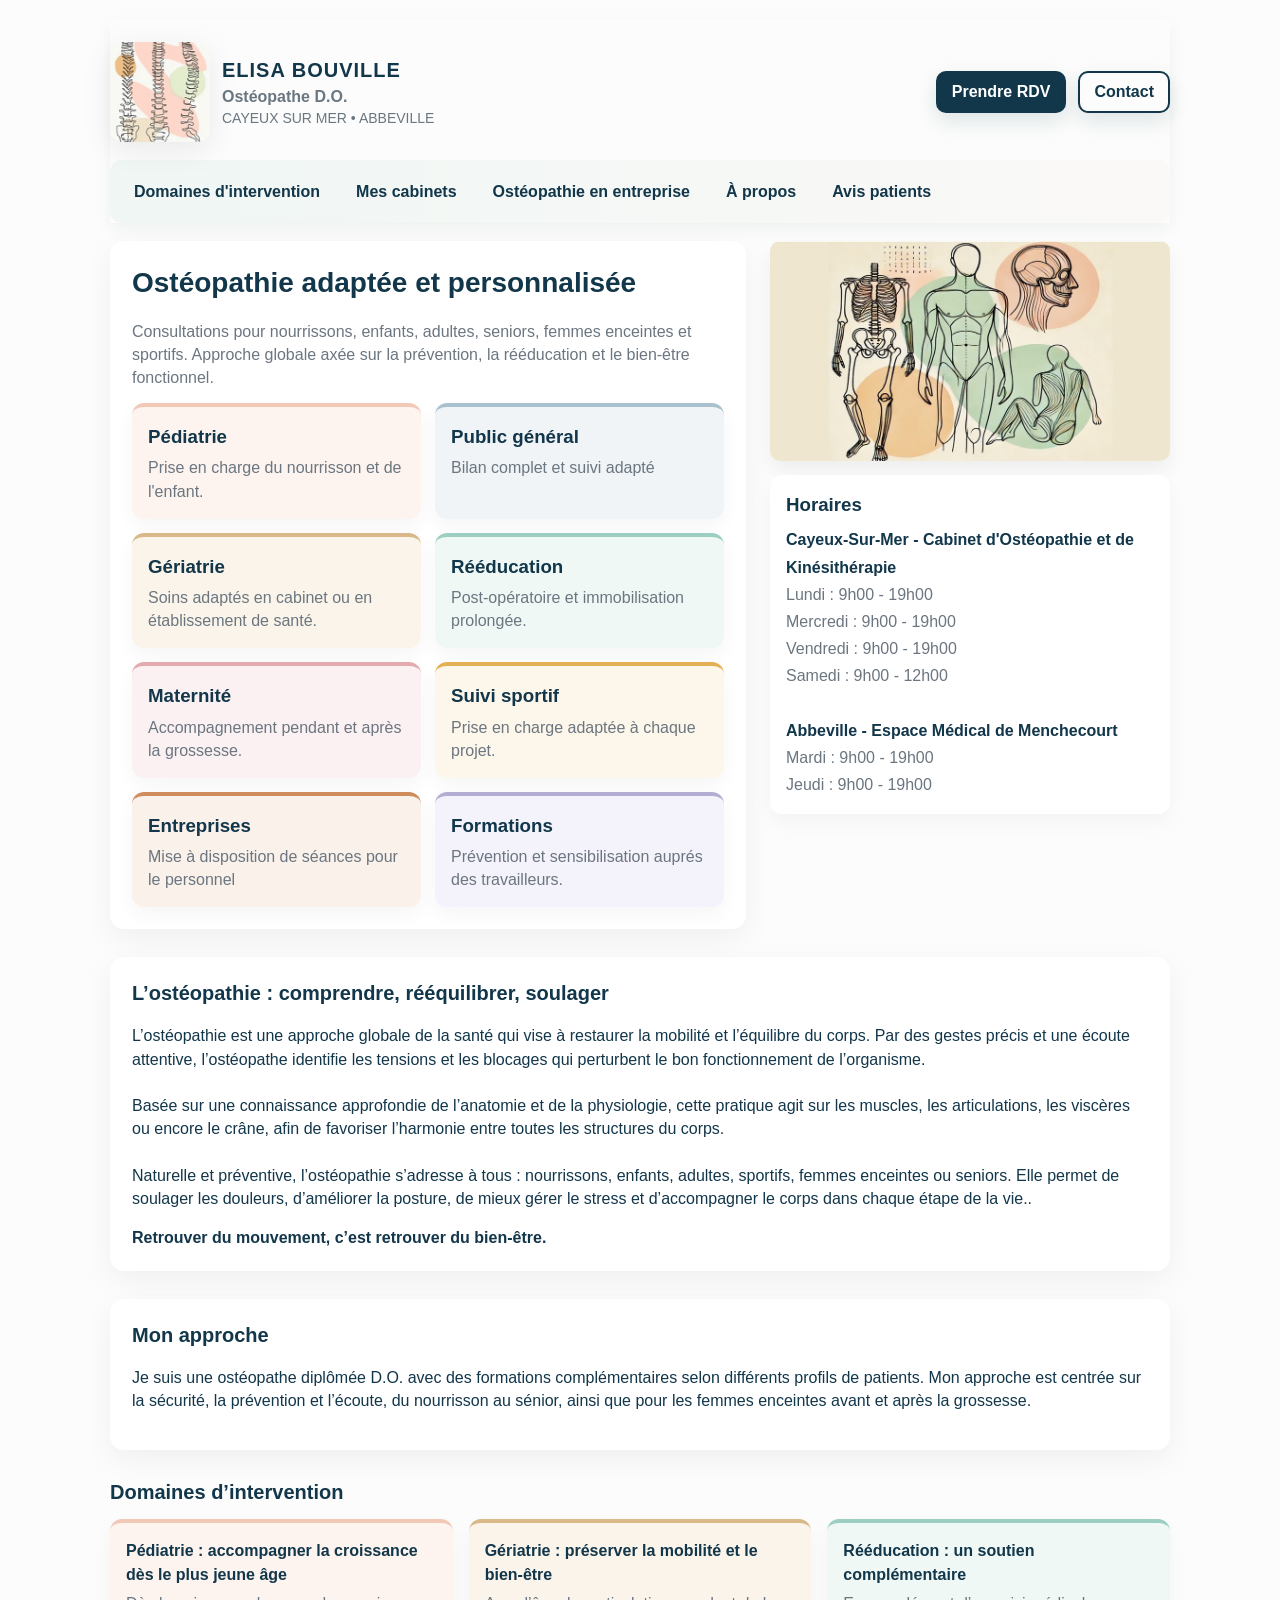
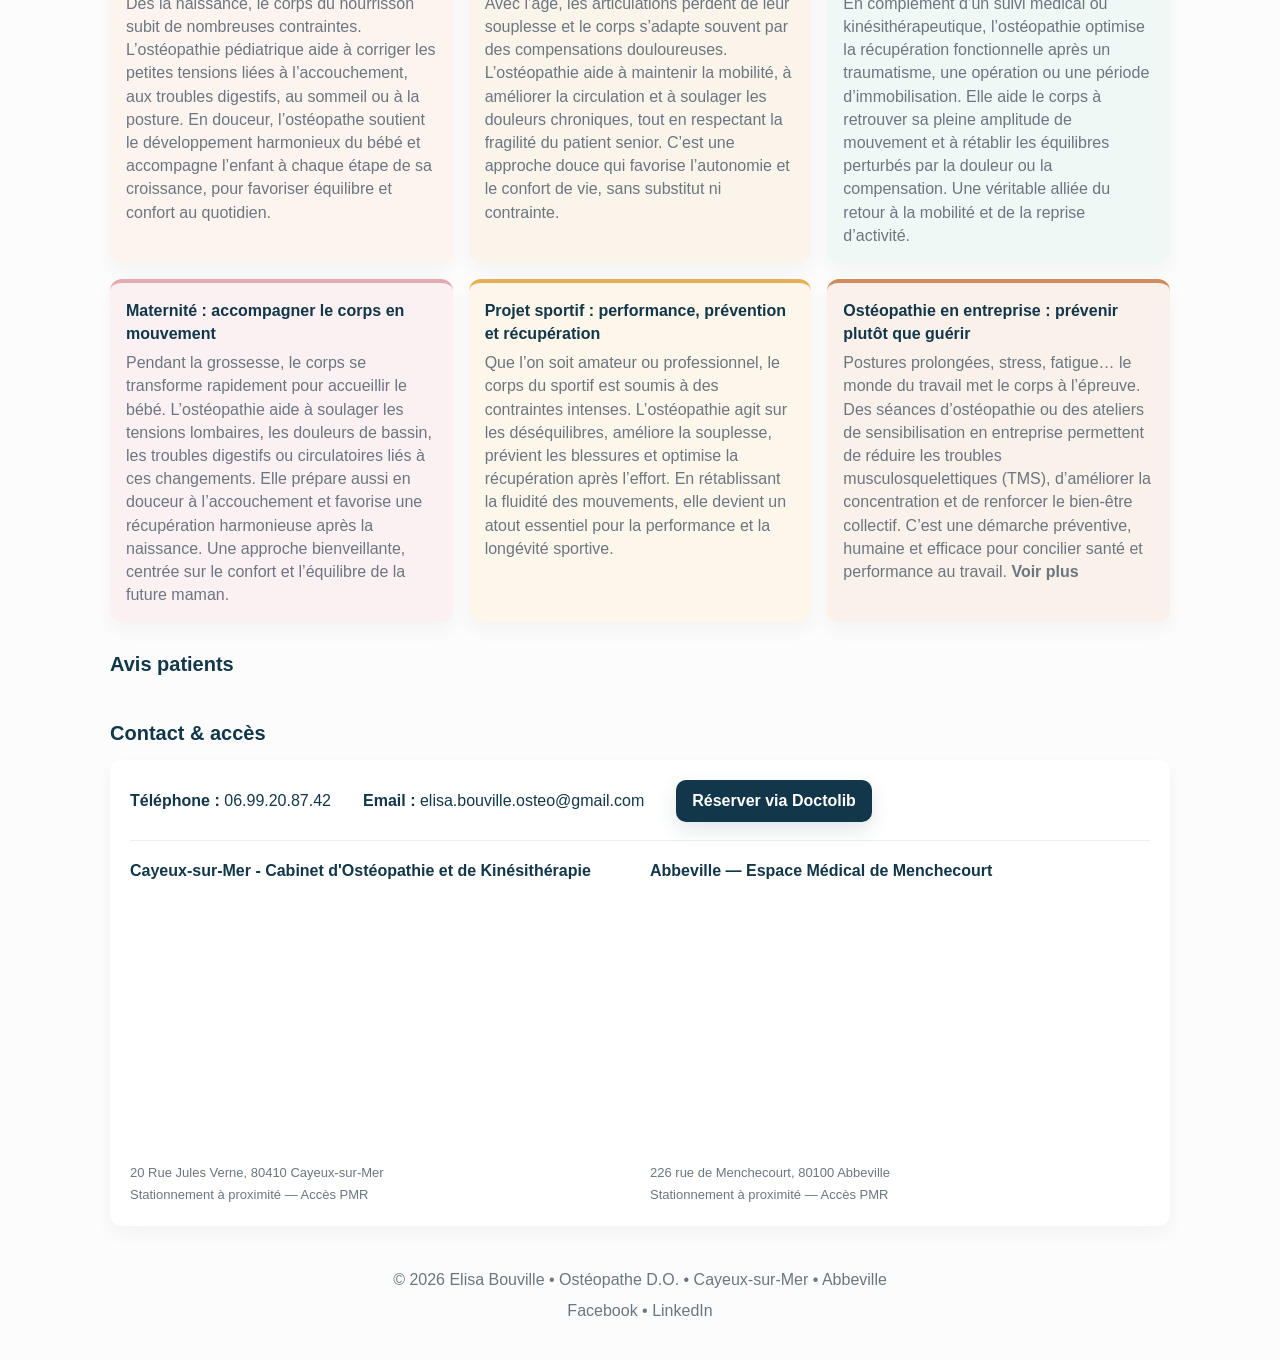
==== index.html @ 94ebebd7 "Corriger les résidus de sidebar à icônes et simplifier la nav de cabinets.html - Supprimer les blocs" ====
<!doctype html>
<html lang="fr">
<head>
<meta charset="utf-8" />
<meta name="viewport" content="width=device-width,initial-scale=1" />
<title>Elisa Bouville — Ostéopathe à Cayeux-sur-Mer</title>
<meta name="description" content="Ostéopathe D.O. à Cayeux-sur-Mer et Abbeville — pédiatrie, gériatrie, rééducation, femmes enceintes. Prendre RDV sur Doctolib." />
<meta http-equiv="Cache-Control" content="no-cache, no-store, must-revalidate" />
<meta http-equiv="Pragma" content="no-cache" />
<link rel="stylesheet" href="styles.css?v=3">
</head>

<body>
  <div class="container">
    <div class="site-header">
      <header>
        <div class="logo">
          <img src="image 1.jpg" alt="Logo Elisa Bouville" width="100" height="100">
          <div class="brand">
            <h1>ELISA BOUVILLE</h1>
            <h2>Ostéopathe D.O.</h2>
            <p>CAYEUX SUR MER • ABBEVILLE</p>
          </div>
        </div>
        <div class="cta">
          <a class="btn" href="https://www.doctolib.fr/osteopathe/cayeux-sur-mer/elisa-bouville" rel="noopener">Prendre RDV</a>
          <a class="btn secondary" href="#contact">Contact</a>
        </div>
      </header>

      <nav class="nav">
        <a href="#domains">Domaines d'intervention</a>
        <a href="cabinets.html">Mes cabinets</a>
        <a href="entreprise.html">Ostéopathie en entreprise</a>
        <a href="#about">À propos</a>
        <a href="#testimonials">Avis patients</a>
      </nav>
    </div>
<main>
      <section id="home" class="hero">
        <div class="hero-card">
          <h2>Ostéopathie adaptée et personnalisée</h2>
          <p class="lead">Consultations pour nourrissons, enfants, adultes, seniors, femmes enceintes et sportifs. Approche globale axée sur la prévention, la rééducation et le bien-être fonctionnel.</p>
          <div class="services">
            <a class="card card--pediatrie" href="#domaine-pediatrie"><h3>Pédiatrie</h3><p>Prise en charge du nourrisson et de l'enfant.</p></a>
            <div class="card card--general"><h3>Public général</h3><p> Bilan complet et suivi adapté</p></div>
            <a class="card card--geriatrie" href="#domaine-geriatrie"><h3>Gériatrie</h3><p>Soins adaptés en cabinet ou en établissement de santé.</p></a>
            <a class="card card--reeducation" href="#domaine-reeducation"><h3>Rééducation</h3><p>Post-opératoire et immobilisation prolongée.</p></a>
            <a class="card card--maternite" href="#domaine-maternite"><h3>Maternité</h3><p>Accompagnement pendant et après la grossesse.</p></a>
            <a class="card card--sport" href="#domaine-sport"><h3>Suivi sportif</h3><p>Prise en charge adaptée à chaque projet.</p></a>
            <a class="card card--entreprise" href="#domaine-entreprise"><h3>Entreprises</h3><p>Mise à disposition de séances pour le personnel</p></a>
            <div class="card card--formation"><h3>Formations</h3><p>Prévention et sensibilisation auprés des travailleurs.</p></div>
          </div>
        </div>

        <aside class="aside">
          <img src="image 5.jpg" alt="Illustration anatomique — ostéopathie" width="1000" height="465">
          <div class="aside-panel">
            <h3>Horaires</h3>
            <p class="muted">
              <strong>Cayeux-Sur-Mer - Cabinet d'Ostéopathie et de Kinésithérapie</strong><br>
              Lundi : 9h00 - 19h00<br>
              Mercredi : 9h00 - 19h00<br>
              Vendredi : 9h00 - 19h00<br>
              Samedi : 9h00 - 12h00<br><br>
              <strong>Abbeville - Espace Médical de Menchecourt</strong><br>
              Mardi : 9h00 - 19h00<br>
              Jeudi : 9h00 - 19h00
            </p>
          </div>
        </aside>
      </section>

      <section id="about" class="hero-card section">
        <h2 class="section-title">L’ostéopathie : comprendre, rééquilibrer, soulager</h2>
        <p class="muted">  L’ostéopathie est une approche globale de la santé qui vise à restaurer la mobilité et l’équilibre du corps. Par des gestes précis et une écoute attentive, l’ostéopathe identifie les tensions et les blocages qui perturbent le bon fonctionnement de l’organisme.
<br>
<br>  Basée sur une connaissance approfondie de l’anatomie et de la physiologie, cette pratique agit sur les muscles, les articulations, les viscères ou encore le crâne, afin de favoriser l’harmonie entre toutes les structures du corps.
<br>
<br>  Naturelle et préventive, l’ostéopathie s’adresse à tous : nourrissons, enfants, adultes, sportifs, femmes enceintes ou seniors. Elle permet de soulager les douleurs, d’améliorer la posture, de mieux gérer le stress et d’accompagner le corps dans chaque étape de la vie..</p>
        <strong>Retrouver du mouvement, c’est retrouver du bien-être.</strong>
      </section>

       <section id="approche" class="hero-card section">
        <h2 class="section-title">Mon approche</h2>
        <p class="muted">Je suis une ostéopathe diplômée D.O. avec des formations complémentaires selon différents profils de patients. Mon approche est centrée sur la sécurité, la prévention et l’écoute, du nourrisson au sénior, ainsi que pour les femmes enceintes avant et après la grossesse.</p>
      </section>

      <section id="domains" class="section">
        <h2 class="section-title">Domaines d’intervention</h2>
        <div class="info-grid">
          <div class="card card--pediatrie" id="domaine-pediatrie"><h4>Pédiatrie : accompagner la croissance dès le plus jeune âge</h4><p class="muted">Dès la naissance, le corps du nourrisson subit de nombreuses contraintes. L’ostéopathie pédiatrique aide à corriger les petites tensions liées à l’accouchement, aux troubles digestifs, au sommeil ou à la posture.
En douceur, l’ostéopathe soutient le développement harmonieux du bébé et accompagne l’enfant à chaque étape de sa croissance, pour favoriser équilibre et confort au quotidien.</p></div>
          <div class="card card--geriatrie" id="domaine-geriatrie"><h4>Gériatrie : préserver la mobilité et le bien-être</h4><p class="muted">Avec l’âge, les articulations perdent de leur souplesse et le corps s’adapte souvent par des compensations douloureuses.
L’ostéopathie aide à maintenir la mobilité, à améliorer la circulation et à soulager les douleurs chroniques, tout en respectant la fragilité du patient senior.
C’est une approche douce qui favorise l’autonomie et le confort de vie, sans substitut ni contrainte.</p></div>
          <div class="card card--reeducation" id="domaine-reeducation"><h4>Rééducation : un soutien complémentaire</h4><p class="muted">En complément d’un suivi médical ou kinésithérapeutique, l’ostéopathie optimise la récupération fonctionnelle après un traumatisme, une opération ou une période d’immobilisation.
Elle aide le corps à retrouver sa pleine amplitude de mouvement et à rétablir les équilibres perturbés par la douleur ou la compensation.
Une véritable alliée du retour à la mobilité et de la reprise d’activité.</p></div>
          <div class="card card--maternite" id="domaine-maternite"><h4>Maternité : accompagner le corps en mouvement</h4><p class="muted">Pendant la grossesse, le corps se transforme rapidement pour accueillir le bébé. L’ostéopathie aide à soulager les tensions lombaires, les douleurs de bassin, les troubles digestifs ou circulatoires liés à ces changements.
Elle prépare aussi en douceur à l’accouchement et favorise une récupération harmonieuse après la naissance.
Une approche bienveillante, centrée sur le confort et l’équilibre de la future maman.</p></div>
          <div class="card card--sport" id="domaine-sport"><h4>Projet sportif : performance, prévention et récupération</h4><p class="muted">Que l’on soit amateur ou professionnel, le corps du sportif est soumis à des contraintes intenses.
L’ostéopathie agit sur les déséquilibres, améliore la souplesse, prévient les blessures et optimise la récupération après l’effort.
En rétablissant la fluidité des mouvements, elle devient un atout essentiel pour la performance et la longévité sportive.</p></div>
          <div class="card card--entreprise" id="domaine-entreprise"><h4>Ostéopathie en entreprise : prévenir plutôt que guérir</h4><p class="muted">Postures prolongées, stress, fatigue… le monde du travail met le corps à l’épreuve.
Des séances d’ostéopathie ou des ateliers de sensibilisation en entreprise permettent de réduire les troubles musculosquelettiques (TMS), d’améliorer la concentration et de renforcer le bien-être collectif.
C’est une démarche préventive, humaine et efficace pour concilier santé et performance au travail. <a href="entreprise.html"><strong>Voir plus</strong></a></p></div>
        </div>
      </section>

      <section id="testimonials" class="section">
        <h2 class="section-title">Avis patients</h2>
        <div class="testimonials">
          <!-- Widget Google Reviews -->
          <div class="elfsight-app-111ccfb9-f780-4560-b1f1-d45052e49786" data-elfsight-app-lazy></div>
          <script src="https://static.elfsight.com/platform/platform.js" async></script>
        </div>
      </section>

<section id="contact" class="section">
  <h2 class="section-title">Contact & accès</h2>

  <div class="contact-card">
    <div class="contact-row">
      <p><strong>Téléphone :</strong> <a href="tel:+33699208742">06.99.20.87.42</a></p>
      <p><strong>Email :</strong> <a href="mailto:elisa.bouville.osteo@gmail.com">elisa.bouville.osteo@gmail.com</a></p>
      <a class="btn" href="https://www.doctolib.fr/osteopathe/cayeux-sur-mer/elisa-bouville"
         target="_blank" rel="noopener">Réserver via Doctolib</a>
    </div>

    <div class="maps-row">
      <div class="map-block">
        <strong>Cayeux-sur-Mer - Cabinet d'Ostéopathie et de Kinésithérapie</strong>
        <iframe
          src="https://www.google.com/maps?q=20+Rue+Jules+Verne+Cayeux-sur-Mer&output=embed"
          title="Localisation du cabinet de Cayeux-sur-Mer">
        </iframe>
        <p class="map-note">
          20 Rue Jules Verne, 80410 Cayeux-sur-Mer<br>
          Stationnement à proximité — Accès PMR
        </p>
      </div>

      <div class="map-block">
        <strong>Abbeville — Espace Médical de Menchecourt</strong>
        <iframe
          src="https://www.google.com/maps?q=226+Rue+de+Menchecourt+80100+Abbeville&output=embed"
          title="Localisation du cabinet d'Abbeville">
        </iframe>
        <p class="map-note">
          226 rue de Menchecourt, 80100 Abbeville<br>
          Stationnement à proximité — Accès PMR
        </p>
      </div>
    </div>
  </div>
</section>
  </main>

    <footer>
      <div>© <span id="year"></span> Elisa Bouville • Ostéopathe D.O. • Cayeux-sur-Mer • Abbeville</div>
      <div class="social">
        <a href="https://www.facebook.com/profile.php?id=100090798352717" target="_blank" rel="noopener">Facebook</a> •
        <a href="https://www.linkedin.com/in/elisa-bouville-562970164/" target="_blank" rel="noopener">LinkedIn</a>
      </div>
    </footer>

  </div>

<script>document.getElementById('year').textContent = new Date().getFullYear();</script>
<script>
  // Si la page est restaurée depuis le cache de navigation (bouton
  // précédent/suivant), on force un rechargement pour ne jamais afficher
  // une version obsolète du site.
  window.addEventListener('pageshow', function (event) {
    if (event.persisted) window.location.reload();
  });
</script>
</body>
</html>
---- styles.css ----
:root{
  --bg:#fbfcfb; --navy:#12364a; --muted:#6b7680; --accent:#9ccfc2; --coral:#f2c8b6; --card-radius:14px;
  font-family: -apple-system, BlinkMacSystemFont, 'Segoe UI', Roboto, 'Helvetica Neue', Arial;
}
html{scroll-behavior:smooth}
*{box-sizing:border-box}
body{margin:0;background:var(--bg);color:var(--navy);line-height:1.45}
.container{max-width:1100px;margin:0 auto;padding:20px}
a{text-decoration:none;color:inherit}
a[href^="tel:"], a[href^="mailto:"]{color:inherit;text-decoration:none}

/* HEADER */
header{
  display:flex;
  align-items:center;
  justify-content:space-between;
  padding:18px 0;
  flex-wrap:wrap;
  gap:12px;
}
.logo{display:flex;align-items:center;gap:12px}
.logo img{width:100px;height:100px;object-fit:cover;border-radius:12px;box-shadow:0 8px 30px rgba(0,0,0,0.08)}
.brand h1{margin:0;font-size:20px;letter-spacing:1px}
.brand h2{margin:0;font-size:16px;color:var(--muted);font-weight:600}
.brand p{margin:0;color:var(--muted);font-size:14px}

/* CTA BUTTONS */
.cta{
  display:flex;
  gap:12px;
  flex-wrap:wrap;
  justify-content:flex-end;
}
.btn{
  background:var(--navy);
  color:#fff;
  padding:11px 16px;
  border-radius:10px;
  text-decoration:none;
  font-weight:700;
  box-shadow:0 8px 20px rgba(18,54,74,0.12);
  display:inline-flex;
  align-items:center;
  justify-content:center;
  gap:8px;
  text-align:center;
  line-height:1.2;
  transition:transform .2s ease, box-shadow .2s ease;
}
.btn:hover{transform:translateY(-2px);box-shadow:0 12px 26px rgba(18,54,74,0.18)}
.btn.secondary{
  background:transparent;
  color:var(--navy);
  border:2px solid var(--navy);
  padding:9px 14px;
}

/* EN-TÊTE COLLANT : logo + CTA + bandeau de navigation restent visibles
   durant tout le défilement de la page. */
.site-header{
  position:sticky;
  top:0;
  z-index:500;
  background:var(--bg);
  padding-top:4px;
  box-shadow:0 6px 16px rgba(18,54,74,0.05);
}

/* NAVIGATION */
.nav{
  background:linear-gradient(90deg, rgba(156,207,194,0.12), rgba(242,200,182,0.06));
  padding:12px;
  border-radius:12px;
  margin-bottom:18px;
  display:flex;
  gap:12px;
  flex-wrap:wrap;
}
.nav a{
  color:var(--navy);
  text-decoration:none;
  padding:8px 12px;
  border-radius:8px;
  font-weight:600;
}

/* RYTHME VERTICAL COMMUN */
.section{margin-top:28px;scroll-margin-top:20px}

/* HERO SECTION (index.html) */
.hero{
  display:grid;
  grid-template-columns:1fr 400px;
  gap:24px;
  align-items:start;
  margin-bottom:0;
}
/* le panneau latéral suit la lecture : plus d'espace vide sous les horaires */
@media(min-width:981px){
  .hero .aside{position:sticky;top:24px}
}
.hero-card{
  background:#fff;
  padding:22px;
  border-radius:var(--card-radius);
  box-shadow:0 10px 30px rgba(10,20,25,0.05);
}
.hero h2{margin:0 0 10px;font-size:28px}
.lead{color:var(--muted);margin-bottom:12px}
.services{
  display:grid;
  grid-template-columns:repeat(auto-fit,minmax(240px,1fr));
  gap:14px;
  margin-top:14px;
}
.card{
  display:block;
  background:#fff;
  padding:16px;
  border-radius:12px;
  box-shadow:0 8px 20px rgba(10,20,25,0.04);
  border-top:4px solid transparent;
  scroll-margin-top:20px;
}
.card h3, .card h4{margin:0 0 6px}
.card p{margin:0;color:var(--muted)}

/* Cartes cliquables (services) renvoyant vers leur thème dans "Domaines
   d'intervention" : léger effet de survol pour signaler l'interactivité */
a.card{
  transition:transform .2s ease, box-shadow .2s ease;
}
a.card:hover{
  transform:translateY(-3px);
  box-shadow:0 12px 26px rgba(10,20,25,0.1);
}

/* Couleurs par thématique, inspirées de la palette des illustrations
   (corail, sauge, moutarde, terre cuite...) — reprises à l'identique
   entre les cartes "services" et les cartes "Domaines d'intervention"
   qui traitent du même sujet. Liseré en couleur pleine, fond teinté en
   version claire de la même couleur. */
.card--pediatrie{border-top-color:#f2c8b6;background:#fdf4ef}
.card--general{border-top-color:#a9c1cf;background:#f0f4f7}
.card--geriatrie{border-top-color:#d9b98a;background:#faf4ea}
.card--reeducation{border-top-color:#9ccfc2;background:#eff8f5}
.card--maternite{border-top-color:#e3aab0;background:#fcf1f2}
.card--sport{border-top-color:#e3b053;background:#fdf6ea}
.card--entreprise{border-top-color:#cf8c5c;background:#faf1ea}
.card--formation{border-top-color:#b3aed1;background:#f4f2fa}
.aside img{
  width:100%;
  max-height:220px;
  object-fit:cover;
  border-radius:10px;
  box-shadow:0 10px 20px rgba(10,20,25,0.06);
  display:block;
  margin:0 auto;
}
.aside-panel{
  margin-top:14px;
  background:#fff;
  padding:16px;
  border-radius:12px;
  box-shadow:0 8px 20px rgba(10,20,25,0.04);
}
.aside-panel h3{margin:0 0 8px}
.aside-panel p{margin:0;color:var(--muted);line-height:1.7}
.aside-panel strong{color:var(--navy)}

/* CONTACT & INFOS */
.section-title{font-size:20px;color:var(--navy);margin:0 0 12px}
.info-grid{display:grid;grid-template-columns:repeat(auto-fit,minmax(320px,1fr));gap:16px;margin-top:0}
.contact-card{padding:20px;border-radius:12px;background:#fff;box-shadow:0 8px 20px rgba(10,20,25,0.04)}
.testimonials{display:grid;gap:10px}
.testimonial{background:#fff;padding:20px;border-radius:12px;box-shadow:0 8px 20px rgba(10,20,25,0.04)}
.testimonial p{margin:0 0 14px}

/* Bandeau coordonnées, au-dessus des plans d'accès (bloc unique) */
.contact-row{
  display:flex;
  flex-wrap:wrap;
  align-items:center;
  gap:12px 32px;
  padding-bottom:18px;
  margin-bottom:18px;
  border-bottom:1px solid rgba(18,54,74,0.08);
}
.contact-row p{margin:0}

/* subgrid : titre / plan / adresse restent alignés même si un nom de cabinet
   passe sur deux lignes */
.maps-row{display:grid;grid-template-columns:repeat(auto-fit,minmax(280px,1fr));grid-template-rows:auto auto auto;gap:20px}
.map-block{display:grid;grid-template-rows:subgrid;grid-row:span 3}
.map-block iframe{width:100%;height:220px;border:0;margin-top:10px;border-radius:10px;display:block}
.map-note{margin:10px 0 0;color:var(--muted);font-size:13px;line-height:1.7}

footer{margin-top:24px;padding:18px;text-align:center;color:var(--muted)}
footer .social{margin-top:8px}

/* ENTREPRISE.HTML COMPONENTS */
.block{
  background:#fff;
  padding:20px;
  border-radius:var(--card-radius);
  box-shadow:0 6px 20px rgba(0,0,0,0.05);
  margin-bottom:15px;
  display:flex;
  flex-direction:column;
  justify-content:space-between;
}
.row-equal{
  display:flex;
  flex-direction:row;
  gap:20px;
  margin-bottom:15px;
  align-items:stretch;
}
.row-equal .content{flex:1;display:flex;flex-direction:column}
.row-equal img{
  width:350px;
  height:auto;
  align-self:stretch;
  object-fit:cover;
  border-radius:12px;
  box-shadow:0 8px 20px rgba(0,0,0,0.08);
  background-color:#f9f9f9;
}
.contact-grid{
  display:flex;
  flex-direction:row;
  gap:20px;
  margin-bottom:15px;
  align-items:stretch;
}
.contact-grid .content{flex:1}
.contact-grid img{
  width:350px;
  height:auto;
  align-self:stretch;
  border-radius:12px;
  box-shadow:0 8px 20px rgba(0,0,0,0.08);
  object-fit:cover;
  background-color:#f9f9f9;
}

/* ACCESSIBILITÉ */
.nav a:focus-visible,
.btn:focus-visible{outline:2px solid var(--accent);outline-offset:3px}
@media(prefers-reduced-motion:reduce){
  *{transition:none!important}
  html{scroll-behavior:auto}
}

/* RESPONSIVE DESIGN */
@media(max-width:980px){
  /* L'image devient un fond du hero, mais les horaires restent dans le flux
     (sinon le panneau se retrouve derrière la carte et devient illisible). */
  .hero{
    grid-template-columns:1fr;
    display:flex;
    flex-direction:column;
    /* sans cela, `align-items:start` hérité laisse le panneau horaires
       à la largeur de son contenu et crée un vide sur la droite */
    align-items:stretch;
    position:relative;
    gap:0;
    isolation:isolate;
  }
  .hero .hero-card{
    position:relative;
    z-index:2;
    background:rgba(255,255,255,0.96);
    padding:26px;
    border-radius:var(--card-radius);
  }
  .hero .aside{
    position:static;
    z-index:2;
  }
  .hero .aside img{
    position:absolute;
    inset:0;
    width:100%;
    height:100%;
    max-height:none;
    object-fit:cover;
    opacity:0.16;
    border-radius:var(--card-radius);
    box-shadow:none;
    z-index:0;
  }
  .hero .aside-panel{
    position:relative;
    z-index:2;
    background:rgba(255,255,255,0.94);
  }
  .info-grid{grid-template-columns:1fr}
}
@media(max-width:900px){
  .row-equal, .contact-grid{flex-direction:column}
  .row-equal img, .contact-grid img{width:100%;height:auto}
}
@media(max-width:680px){
  .container{padding:16px}
  .cta{justify-content:center;width:100%}
  .cta .btn{flex:1;min-width:150px}
  .logo{flex-direction:column;align-items:center;text-align:center}
  header{justify-content:center}
  .brand h1, .brand h2, .brand p{text-align:center}
}
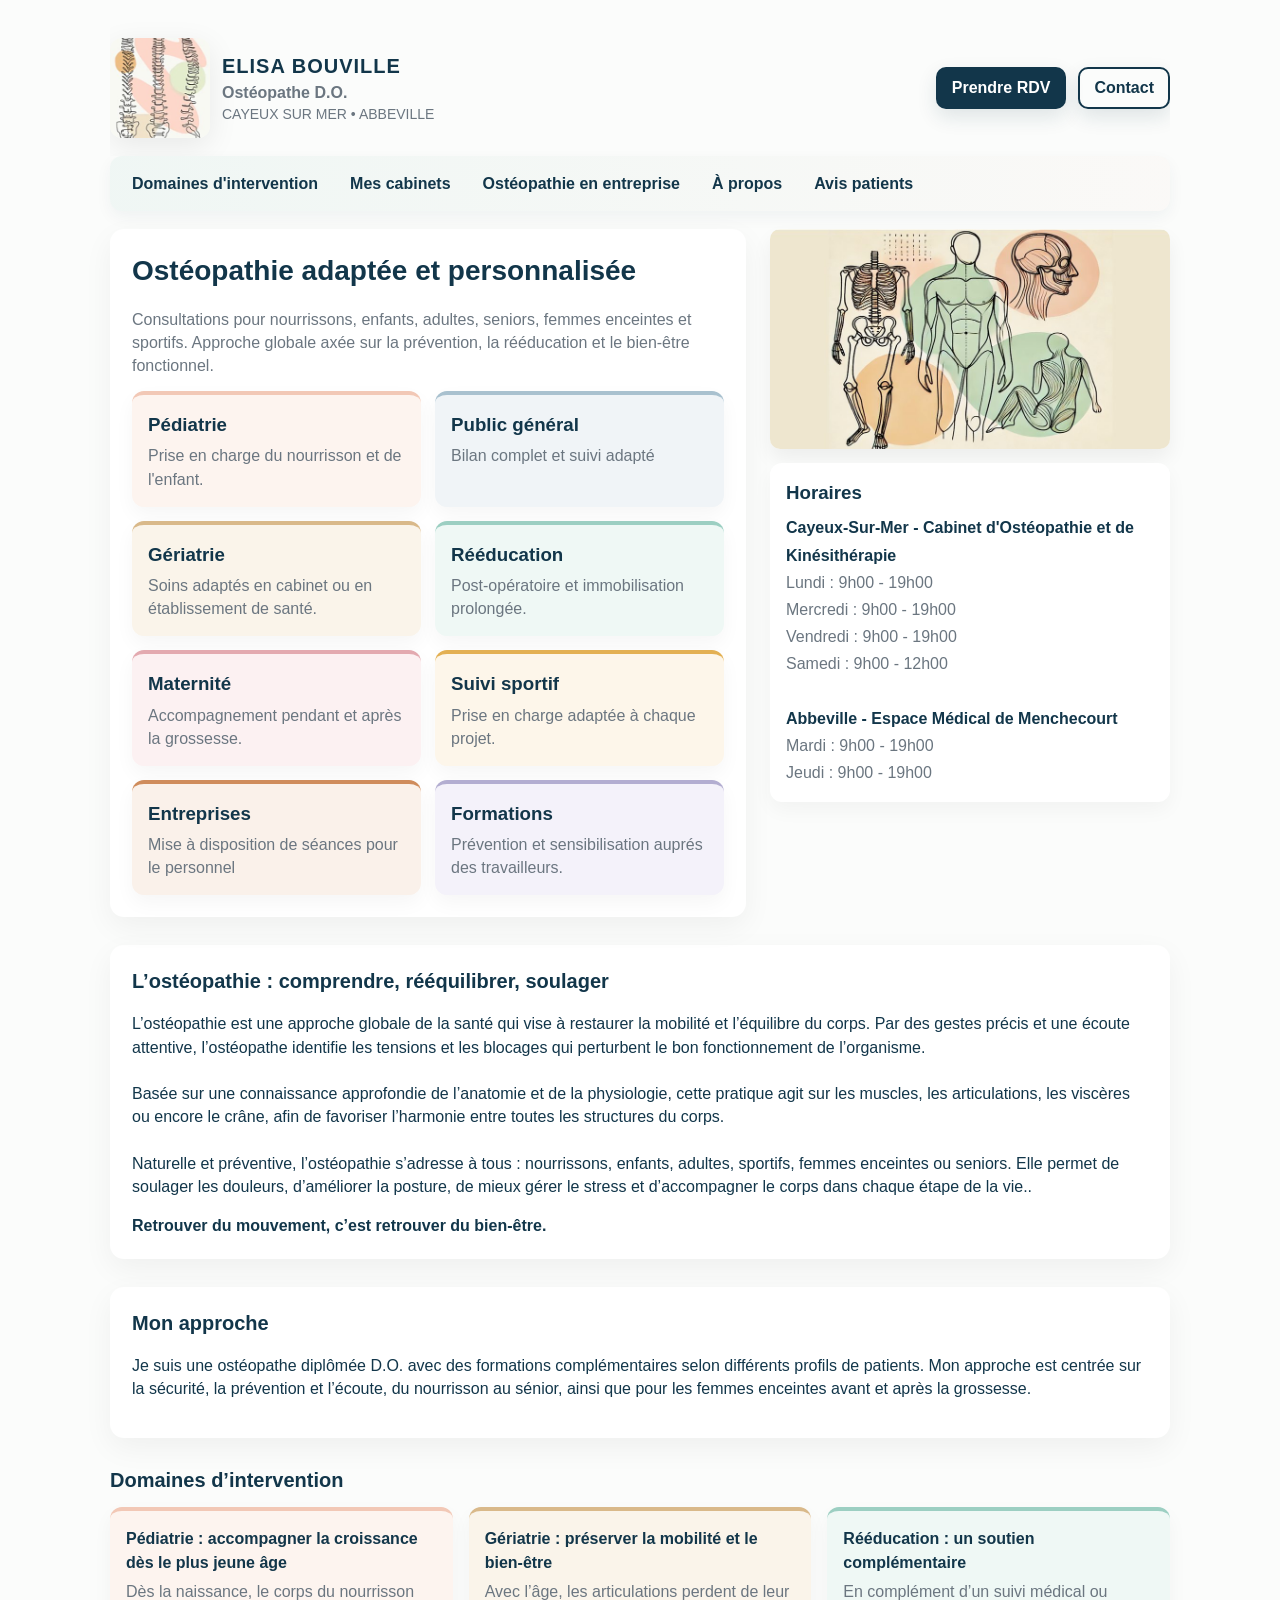
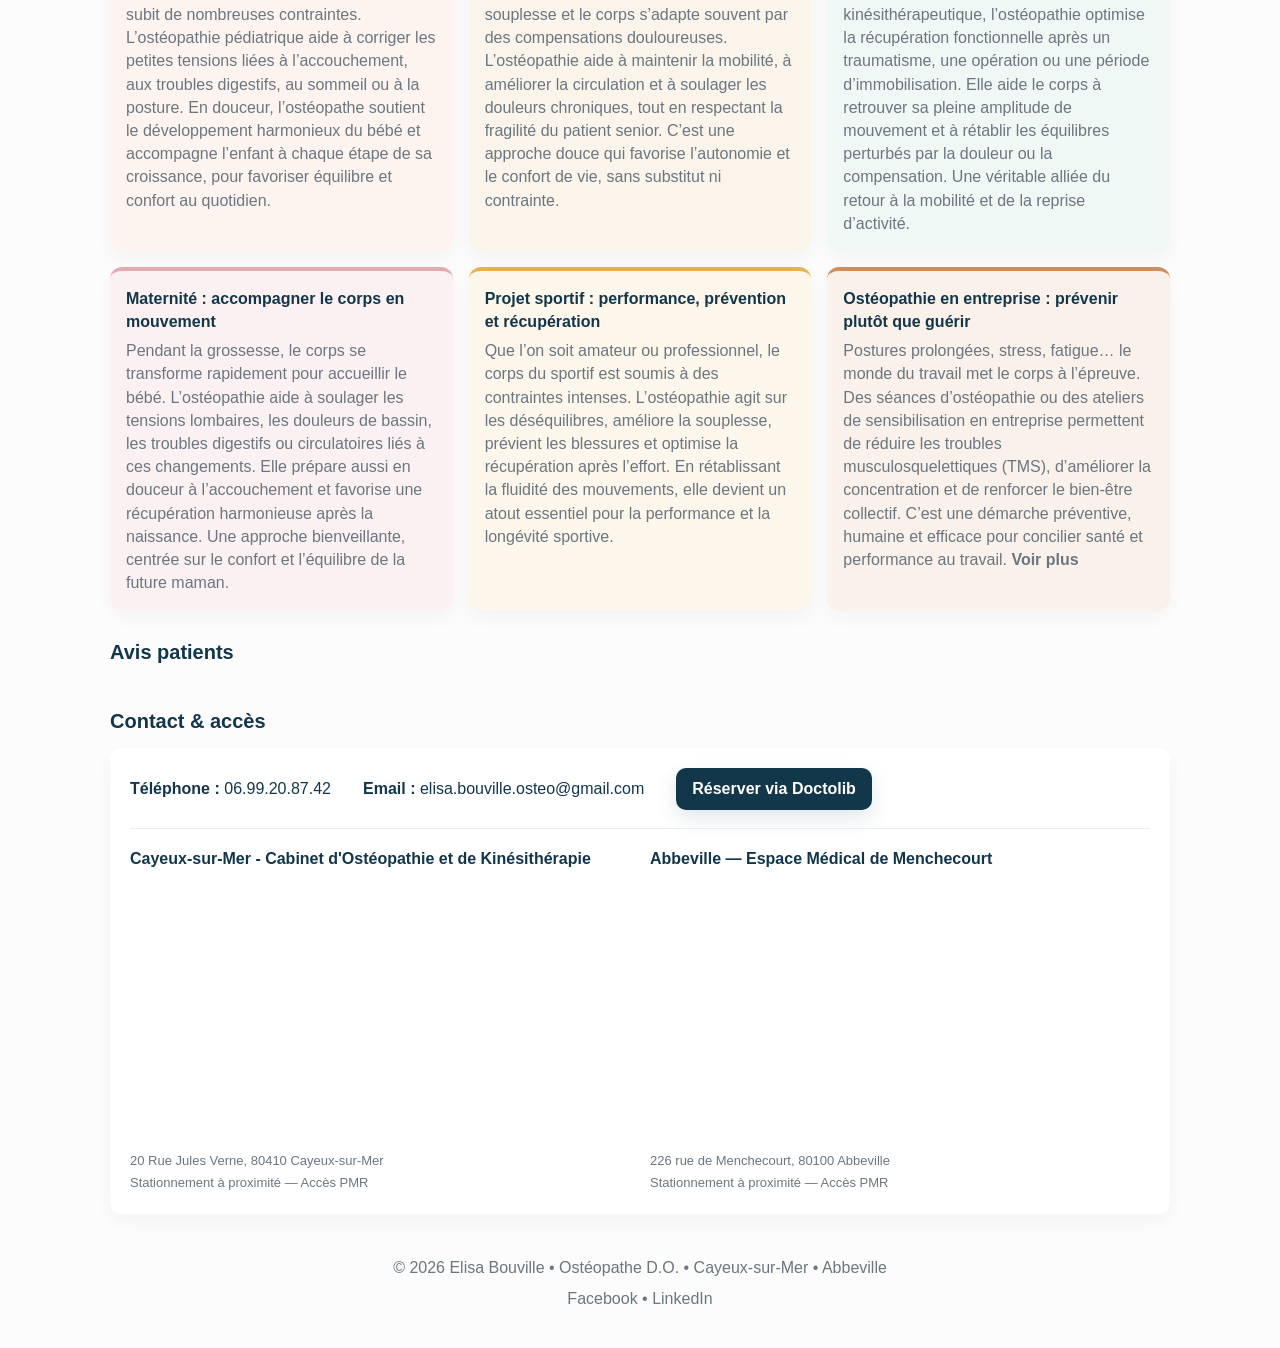
==== commit b2123e0d: "Masquer l'en-tête au défilement et compacter le bandeau de navigation Seul le bandeau (.nav) reste v" ====
--- a/index.html
+++ b/index.html
@@ -28,14 +28,15 @@
         </div>
       </header>
 
-      <nav class="nav">
-        <a href="#domains">Domaines d'intervention</a>
-        <a href="cabinets.html">Mes cabinets</a>
-        <a href="entreprise.html">Ostéopathie en entreprise</a>
-        <a href="#about">À propos</a>
-        <a href="#testimonials">Avis patients</a>
-      </nav>
     </div>
+
+    <nav class="nav">
+      <a href="#domains">Domaines d'intervention</a>
+      <a href="cabinets.html">Mes cabinets</a>
+      <a href="entreprise.html">Ostéopathie en entreprise</a>
+      <a href="#about">À propos</a>
+      <a href="#testimonials">Avis patients</a>
+    </nav>
 <main>
       <section id="home" class="hero">
         <div class="hero-card">
@@ -177,5 +178,19 @@
     if (event.persisted) window.location.reload();
   });
 </script>
+<script>
+  // Masque l'en-tête (logo + CTA) dès que la page défile, pour ne laisser
+  // visible que le bandeau de navigation collant.
+  (function () {
+    var header = document.querySelector('.site-header');
+    if (!header) return;
+    var threshold = 40;
+    function onScroll() {
+      header.classList.toggle('scrolled', window.scrollY > threshold);
+    }
+    window.addEventListener('scroll', onScroll, { passive: true });
+    onScroll();
+  })();
+</script>
 </body>
 </html>
--- a/styles.css
+++ b/styles.css
@@ -55,26 +55,44 @@
   padding:9px 14px;
 }
 
-/* EN-TÊTE COLLANT : logo + CTA + bandeau de navigation restent visibles
-   durant tout le défilement de la page. */
+/* EN-TÊTE : logo + CTA se masquent dès que la page défile ; seul le
+   bandeau de navigation (.nav) reste visible, collant en haut de l'écran. */
 .site-header{
+  position:relative;
+}
+header{
+  overflow:hidden;
+  max-height:260px;
+  transition:max-height .25s ease, opacity .2s ease, padding .25s ease, margin .25s ease;
+}
+.site-header.scrolled header{
+  max-height:0;
+  opacity:0;
+  padding-top:0;
+  padding-bottom:0;
+  margin:0;
+  pointer-events:none;
+}
+
+/* NAVIGATION — bandeau collant, resserré sur une seule ligne (défilement
+   horizontal si besoin) pour occuper le moins de place possible une fois
+   seul visible pendant le défilement. Taille et police des boutons
+   inchangées : seul l'agencement du bandeau est resserré. */
+.nav{
   position:sticky;
   top:0;
   z-index:500;
-  background:var(--bg);
-  padding-top:4px;
+  background-color:var(--bg);
+  background-image:linear-gradient(90deg, rgba(156,207,194,0.12), rgba(242,200,182,0.06));
+  padding:8px 10px;
+  border-radius:12px;
+  margin-bottom:18px;
+  display:flex;
+  gap:8px;
+  flex-wrap:nowrap;
+  overflow-x:auto;
+  -webkit-overflow-scrolling:touch;
   box-shadow:0 6px 16px rgba(18,54,74,0.05);
-}
-
-/* NAVIGATION */
-.nav{
-  background:linear-gradient(90deg, rgba(156,207,194,0.12), rgba(242,200,182,0.06));
-  padding:12px;
-  border-radius:12px;
-  margin-bottom:18px;
-  display:flex;
-  gap:12px;
-  flex-wrap:wrap;
 }
 .nav a{
   color:var(--navy);
@@ -82,6 +100,8 @@
   padding:8px 12px;
   border-radius:8px;
   font-weight:600;
+  white-space:nowrap;
+  flex:0 0 auto;
 }
 
 /* RYTHME VERTICAL COMMUN */
@@ -198,6 +218,23 @@
 footer{margin-top:24px;padding:18px;text-align:center;color:var(--muted)}
 footer .social{margin-top:8px}
 
+/* CABINETS.HTML — présentation éditoriale de chaque cabinet
+   (sous-titre + texte), placée au-dessus du bloc plan/horaires */
+.cabinet-intro{
+  background:#fff;
+  padding:22px;
+  border-radius:var(--card-radius);
+  box-shadow:0 10px 30px rgba(10,20,25,0.05);
+  margin-bottom:20px;
+}
+.cabinet-intro h3{margin:0 0 14px;font-size:20px;color:var(--navy)}
+.cabinet-intro p{margin:0 0 14px;color:var(--muted);line-height:1.7}
+.cabinet-intro p:last-child{margin-bottom:0}
+
+/* Bloc "Cayeux-sur-Mer" / "Abbeville" fusionnés dans une même section */
+.cabinet-block{margin-bottom:36px;scroll-margin-top:20px}
+.cabinet-block:last-child{margin-bottom:0}
+
 /* ENTREPRISE.HTML COMPONENTS */
 .block{
   background:#fff;
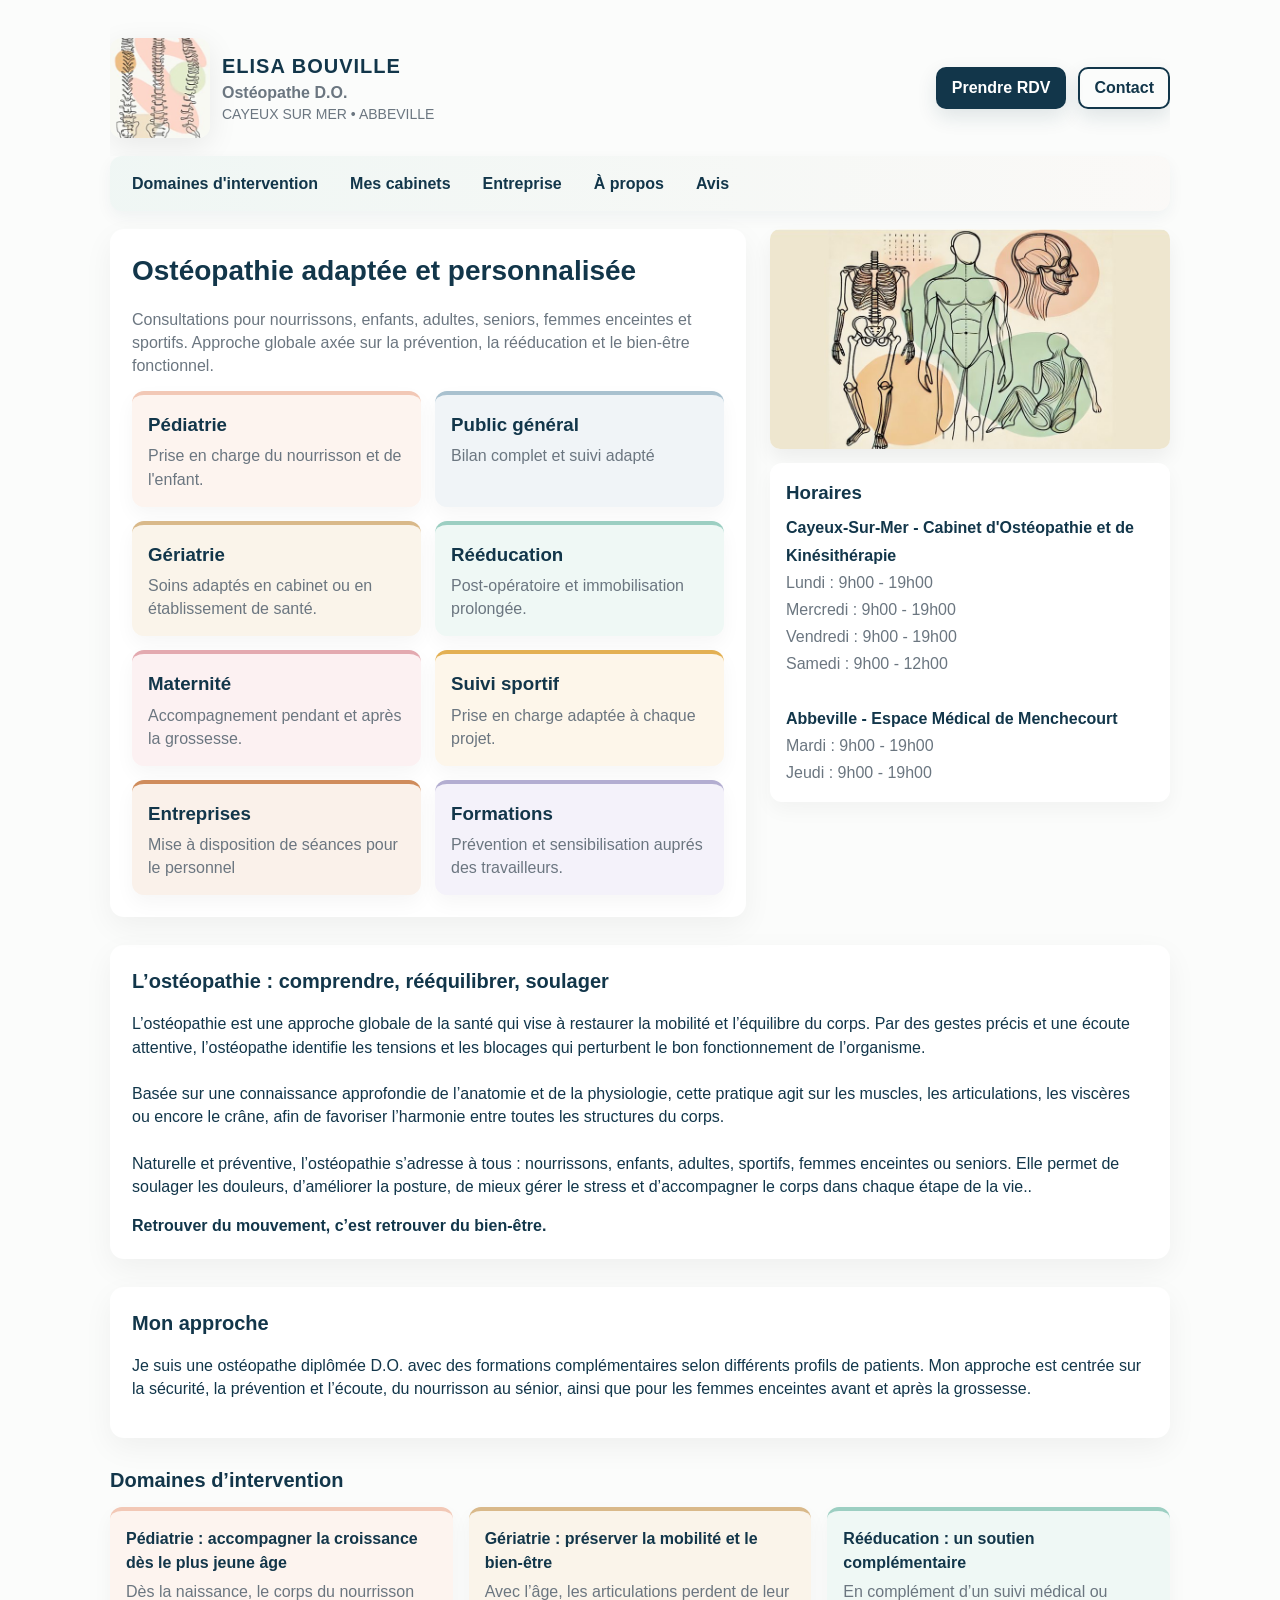
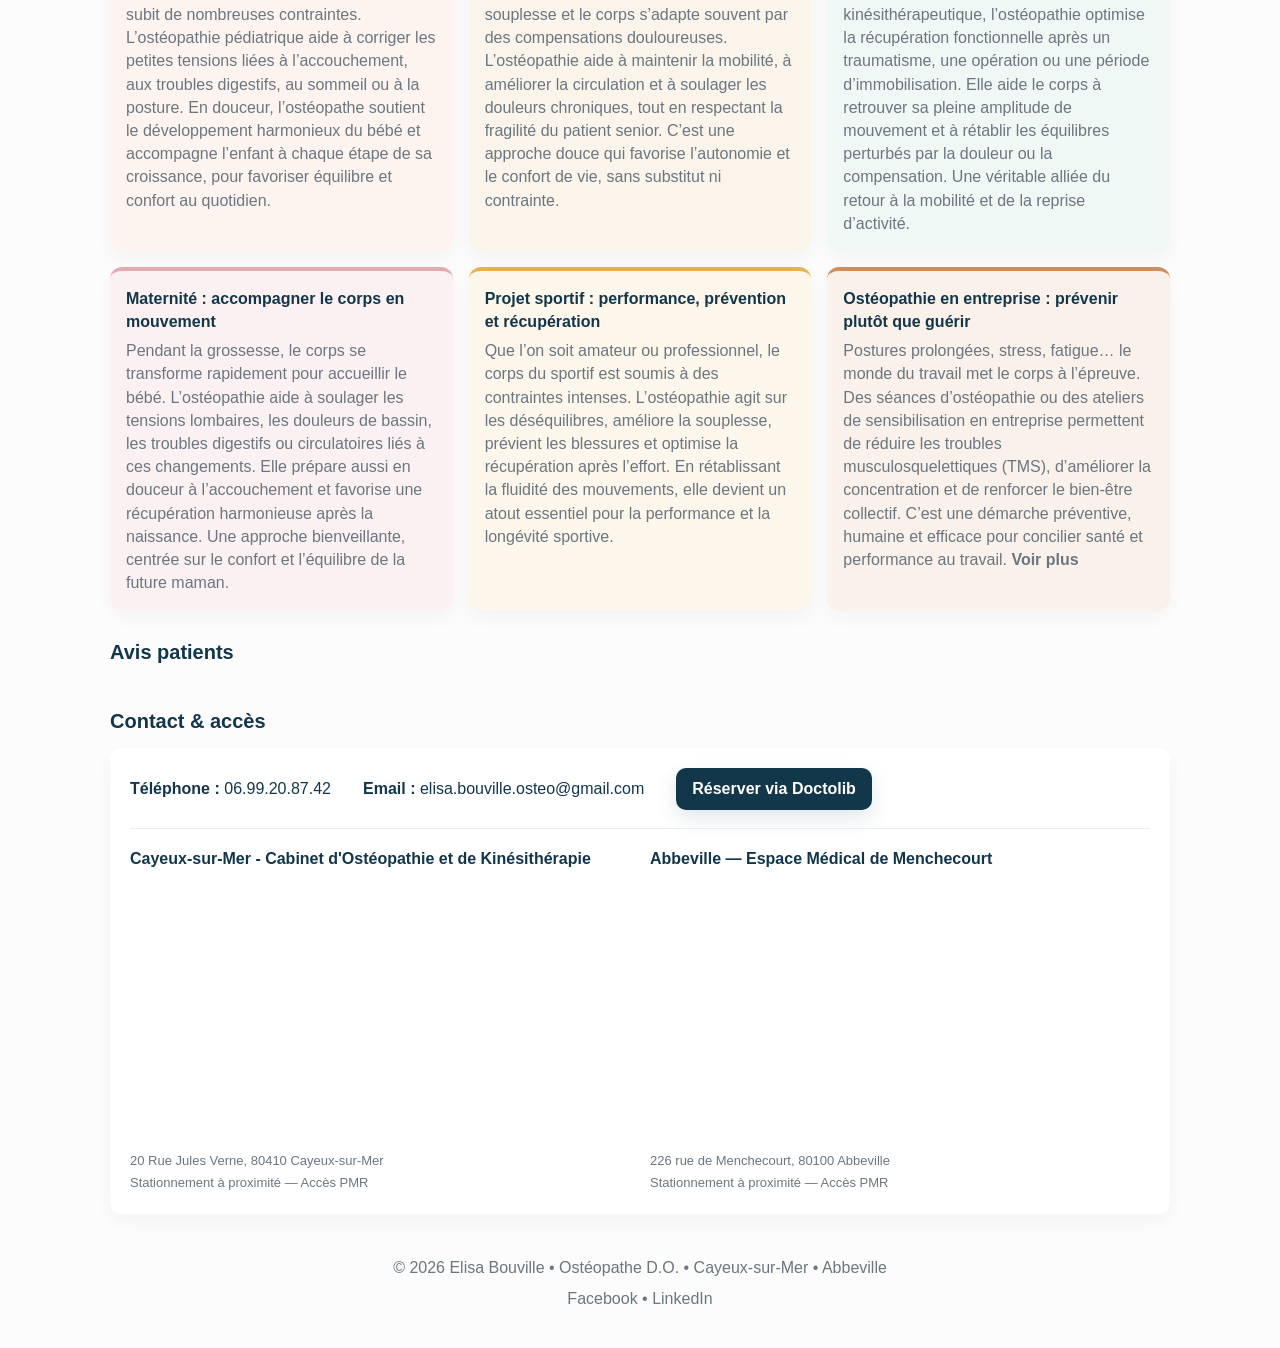
==== commit bad5224a: "Raccourcir les libellés Entreprise/Avis dans la nav de l'accueil Les liens existaient déjà (entrepri" ====
--- a/index.html
+++ b/index.html
@@ -33,9 +33,9 @@
     <nav class="nav">
       <a href="#domains">Domaines d'intervention</a>
       <a href="cabinets.html">Mes cabinets</a>
-      <a href="entreprise.html">Ostéopathie en entreprise</a>
+      <a href="entreprise.html">Entreprise</a>
       <a href="#about">À propos</a>
-      <a href="#testimonials">Avis patients</a>
+      <a href="#testimonials">Avis</a>
     </nav>
 <main>
       <section id="home" class="hero">
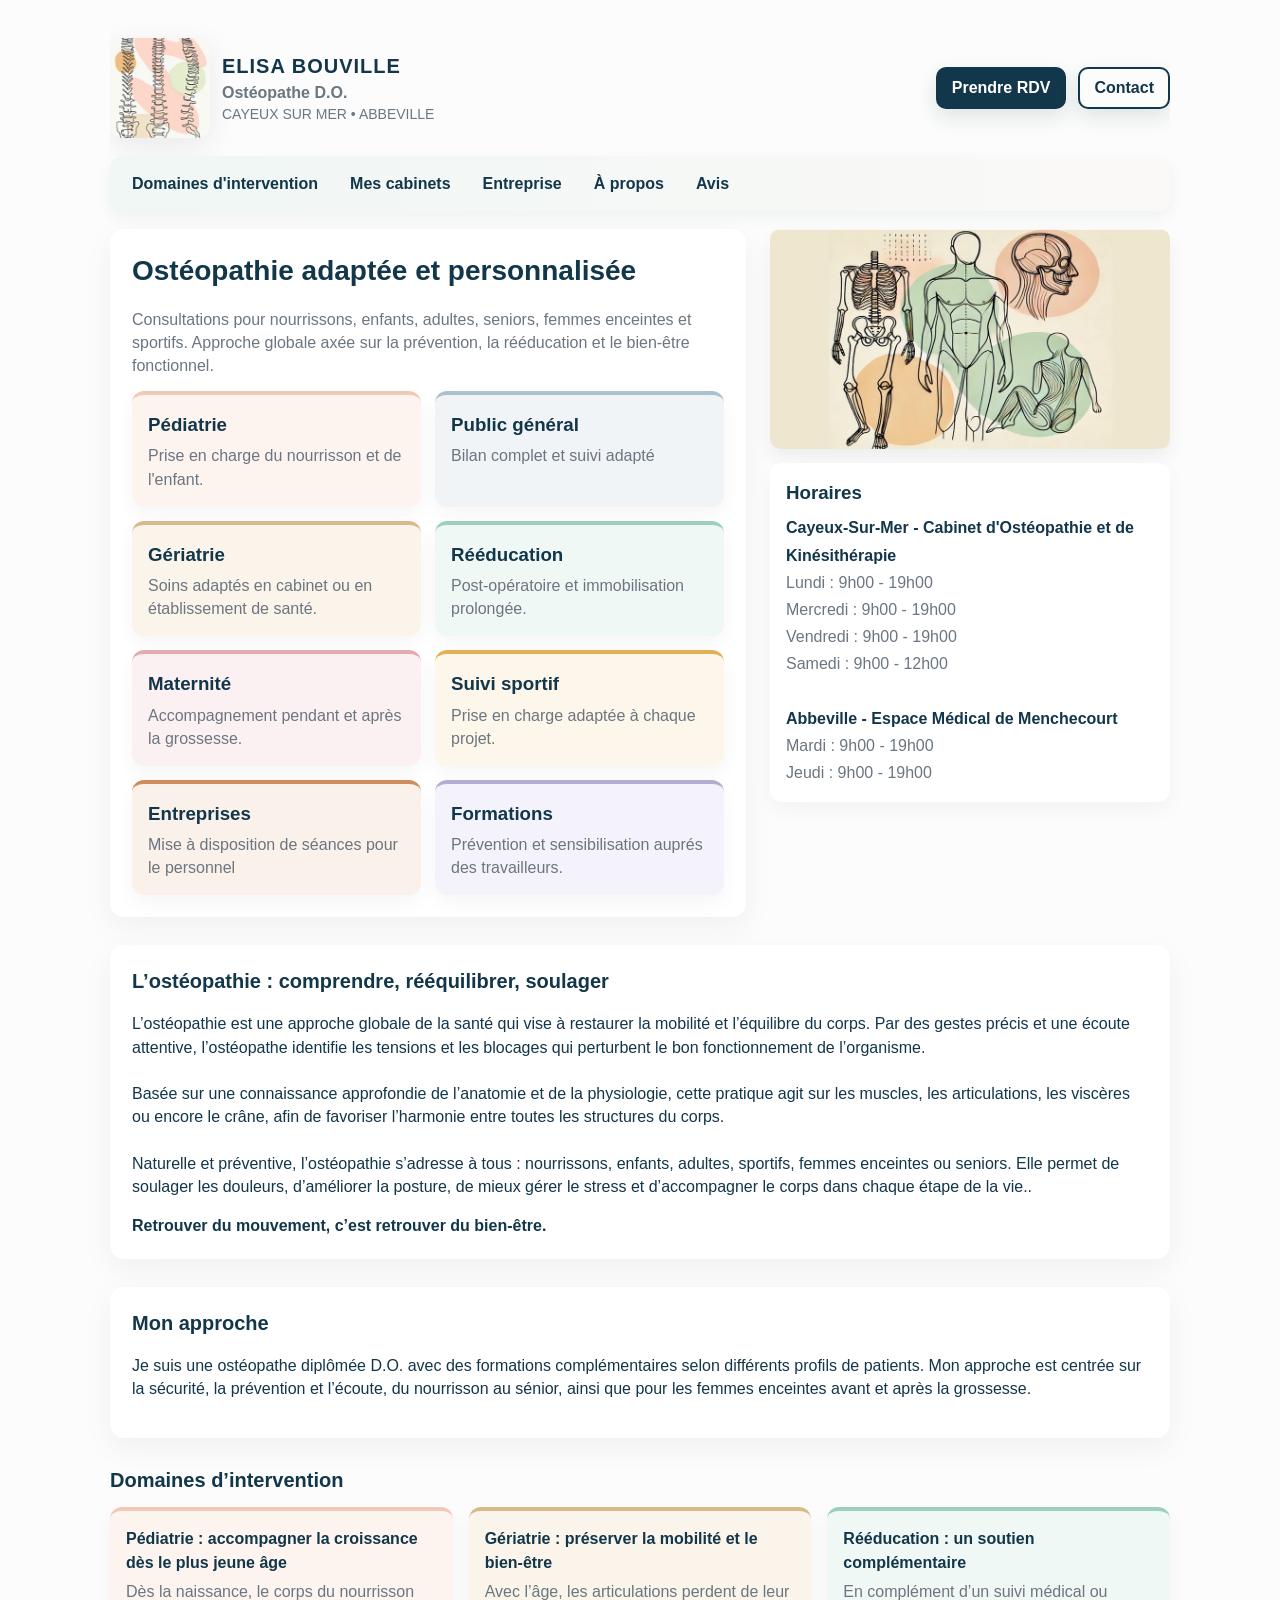
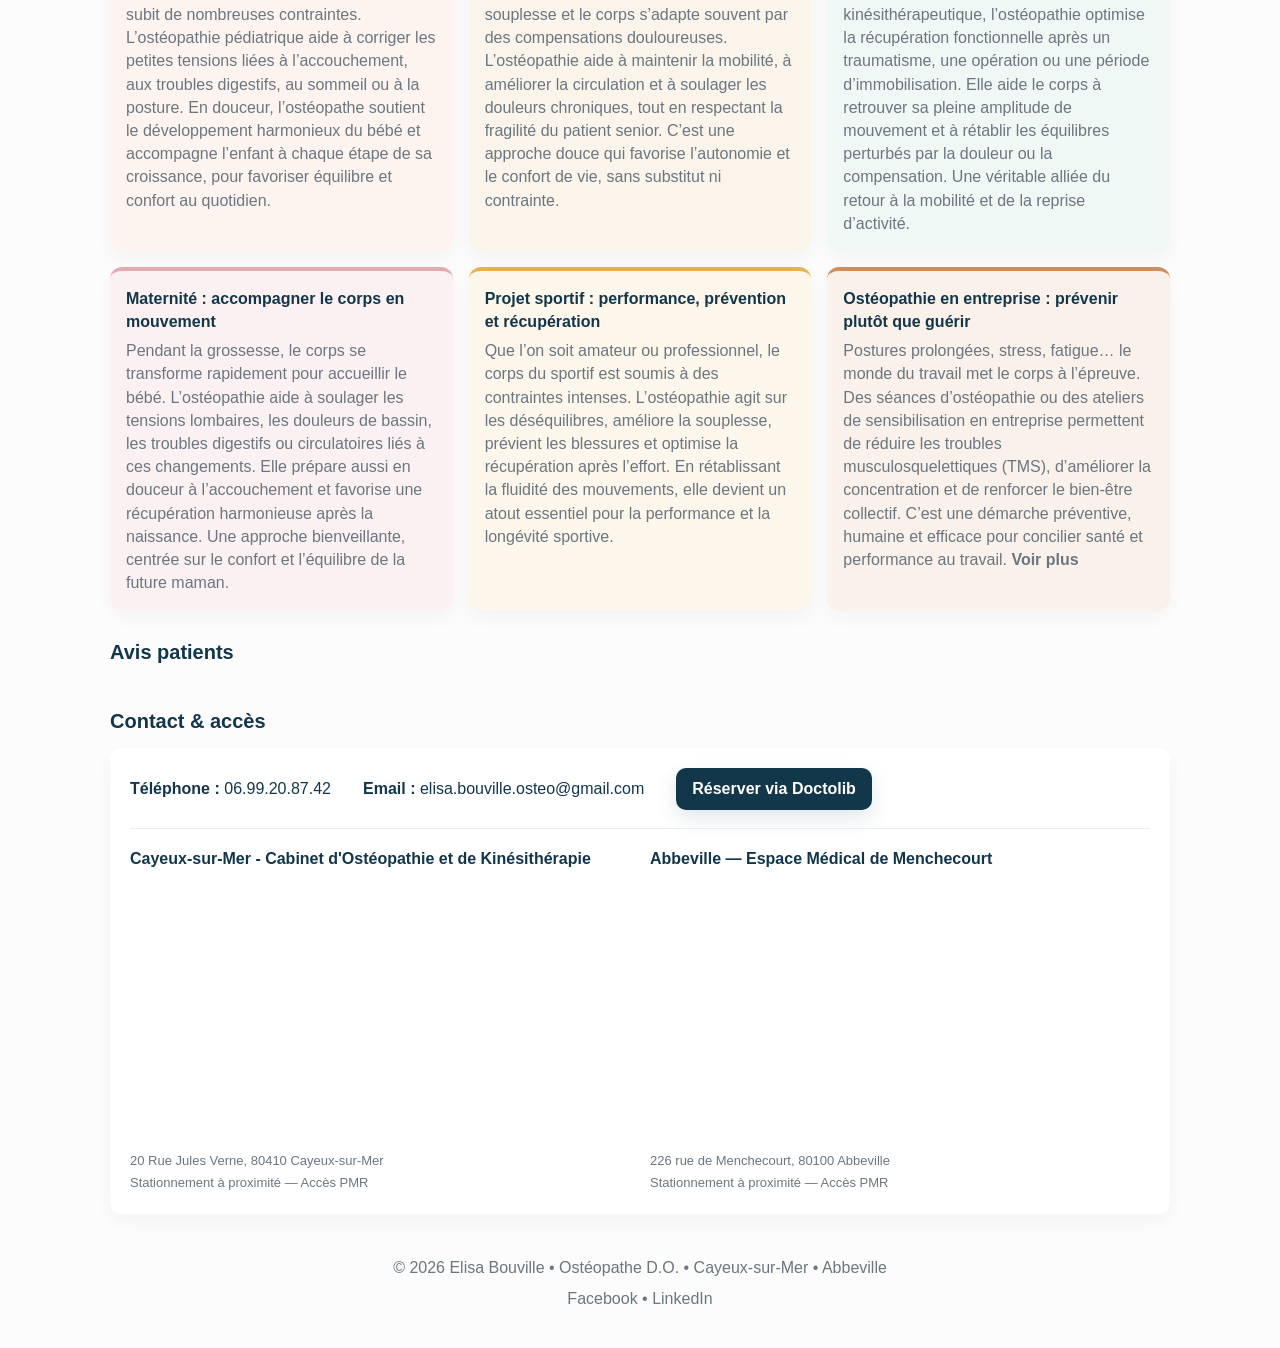
==== commit 476ca2e9: "Ajouter des indicateurs de défilement « > » / « < » au bandeau de nav Quand le bandeau déborde (mobi" ====
--- a/index.html
+++ b/index.html
@@ -30,13 +30,17 @@
 
     </div>
 
-    <nav class="nav">
-      <a href="#domains">Domaines d'intervention</a>
-      <a href="cabinets.html">Mes cabinets</a>
-      <a href="entreprise.html">Entreprise</a>
-      <a href="#about">À propos</a>
-      <a href="#testimonials">Avis</a>
-    </nav>
+    <div class="nav-wrap">
+      <nav class="nav">
+        <a href="#domains">Domaines d'intervention</a>
+        <a href="cabinets.html">Mes cabinets</a>
+        <a href="entreprise.html">Entreprise</a>
+        <a href="#about">À propos</a>
+        <a href="#testimonials">Avis</a>
+      </nav>
+      <span class="nav-arrow nav-arrow--left" aria-hidden="true">&lt;</span>
+      <span class="nav-arrow nav-arrow--right" aria-hidden="true">&gt;</span>
+    </div>
 <main>
       <section id="home" class="hero">
         <div class="hero-card">
@@ -190,6 +194,39 @@
     }
     window.addEventListener('scroll', onScroll, { passive: true });
     onScroll();
+
+    // Replie l'en-tête *avant* qu'un lien d'ancre ne déclenche le saut :
+    // sinon le navigateur calcule la position de défilement sur l'ancienne
+    // mise en page (en-tête encore déplié), qui se réduit ensuite pendant
+    // l'animation — la page atterrit alors trop haut par rapport à la cible.
+    var bandeau = header.querySelector('header');
+    document.querySelectorAll('a[href^="#"]').forEach(function (link) {
+      link.addEventListener('click', function () {
+        if (!bandeau || header.classList.contains('scrolled')) return;
+        bandeau.style.transition = 'none';
+        header.classList.add('scrolled');
+        bandeau.offsetHeight;
+        bandeau.style.transition = '';
+      });
+    });
+  })();
+</script>
+<script>
+  // Indicateurs « > » / « < » du bandeau de navigation : affichés
+  // seulement quand le bandeau déborde (ex. mobile) et déplaçables
+  // selon la position du défilement horizontal.
+  (function () {
+    var navWrap = document.querySelector('.nav-wrap');
+    var nav = navWrap ? navWrap.querySelector('.nav') : null;
+    if (!navWrap || !nav) return;
+    function update() {
+      var max = nav.scrollWidth - nav.clientWidth;
+      navWrap.classList.toggle('can-scroll-right', nav.scrollLeft < max - 2);
+      navWrap.classList.toggle('can-scroll-left', nav.scrollLeft > 2);
+    }
+    nav.addEventListener('scroll', update, { passive: true });
+    window.addEventListener('resize', update);
+    update();
   })();
 </script>
 </body>
--- a/styles.css
+++ b/styles.css
@@ -78,21 +78,24 @@
    horizontal si besoin) pour occuper le moins de place possible une fois
    seul visible pendant le défilement. Taille et police des boutons
    inchangées : seul l'agencement du bandeau est resserré. */
-.nav{
+.nav-wrap{
   position:sticky;
   top:0;
   z-index:500;
+  border-radius:12px;
+  margin-bottom:18px;
+  box-shadow:0 6px 16px rgba(18,54,74,0.05);
+}
+.nav{
   background-color:var(--bg);
   background-image:linear-gradient(90deg, rgba(156,207,194,0.12), rgba(242,200,182,0.06));
   padding:8px 10px;
   border-radius:12px;
-  margin-bottom:18px;
   display:flex;
   gap:8px;
   flex-wrap:nowrap;
   overflow-x:auto;
   -webkit-overflow-scrolling:touch;
-  box-shadow:0 6px 16px rgba(18,54,74,0.05);
 }
 .nav a{
   color:var(--navy);
@@ -102,6 +105,43 @@
   font-weight:600;
   white-space:nowrap;
   flex:0 0 auto;
+}
+
+/* Indicateurs « > » / « < » signalant que le bandeau peut défiler
+   horizontalement (visible seulement quand le contenu déborde, ex.
+   mobile). « > » à droite tant qu'on n'est pas arrivé au bout du
+   défilement ; « < » apparaît à gauche une fois cette fin atteinte,
+   pour signaler qu'on peut défiler à nouveau en sens inverse. */
+.nav-arrow{
+  position:absolute;
+  top:0;
+  bottom:0;
+  width:30px;
+  display:flex;
+  align-items:center;
+  font-weight:600;
+  color:var(--navy);
+  pointer-events:none;
+  opacity:0;
+  transition:opacity .2s ease;
+}
+.nav-arrow--right{
+  right:0;
+  justify-content:flex-end;
+  padding-right:6px;
+  background:linear-gradient(to right, transparent, var(--bg) 65%);
+  border-radius:0 12px 12px 0;
+}
+.nav-arrow--left{
+  left:0;
+  justify-content:flex-start;
+  padding-left:6px;
+  background:linear-gradient(to left, transparent, var(--bg) 65%);
+  border-radius:12px 0 0 12px;
+}
+.nav-wrap.can-scroll-right .nav-arrow--right,
+.nav-wrap.can-scroll-left .nav-arrow--left{
+  opacity:1;
 }
 
 /* RYTHME VERTICAL COMMUN */
@@ -326,6 +366,11 @@
     border-radius:var(--card-radius);
     box-shadow:none;
     z-index:0;
+    /* purement décoratif : étant un flex item de même z-index que
+       .hero-card mais placé après lui dans le DOM, .aside gagnerait
+       sinon le contact tactile sur toute la zone et bloquerait les
+       clics vers les cartes de services. */
+    pointer-events:none;
   }
   .hero .aside-panel{
     position:relative;
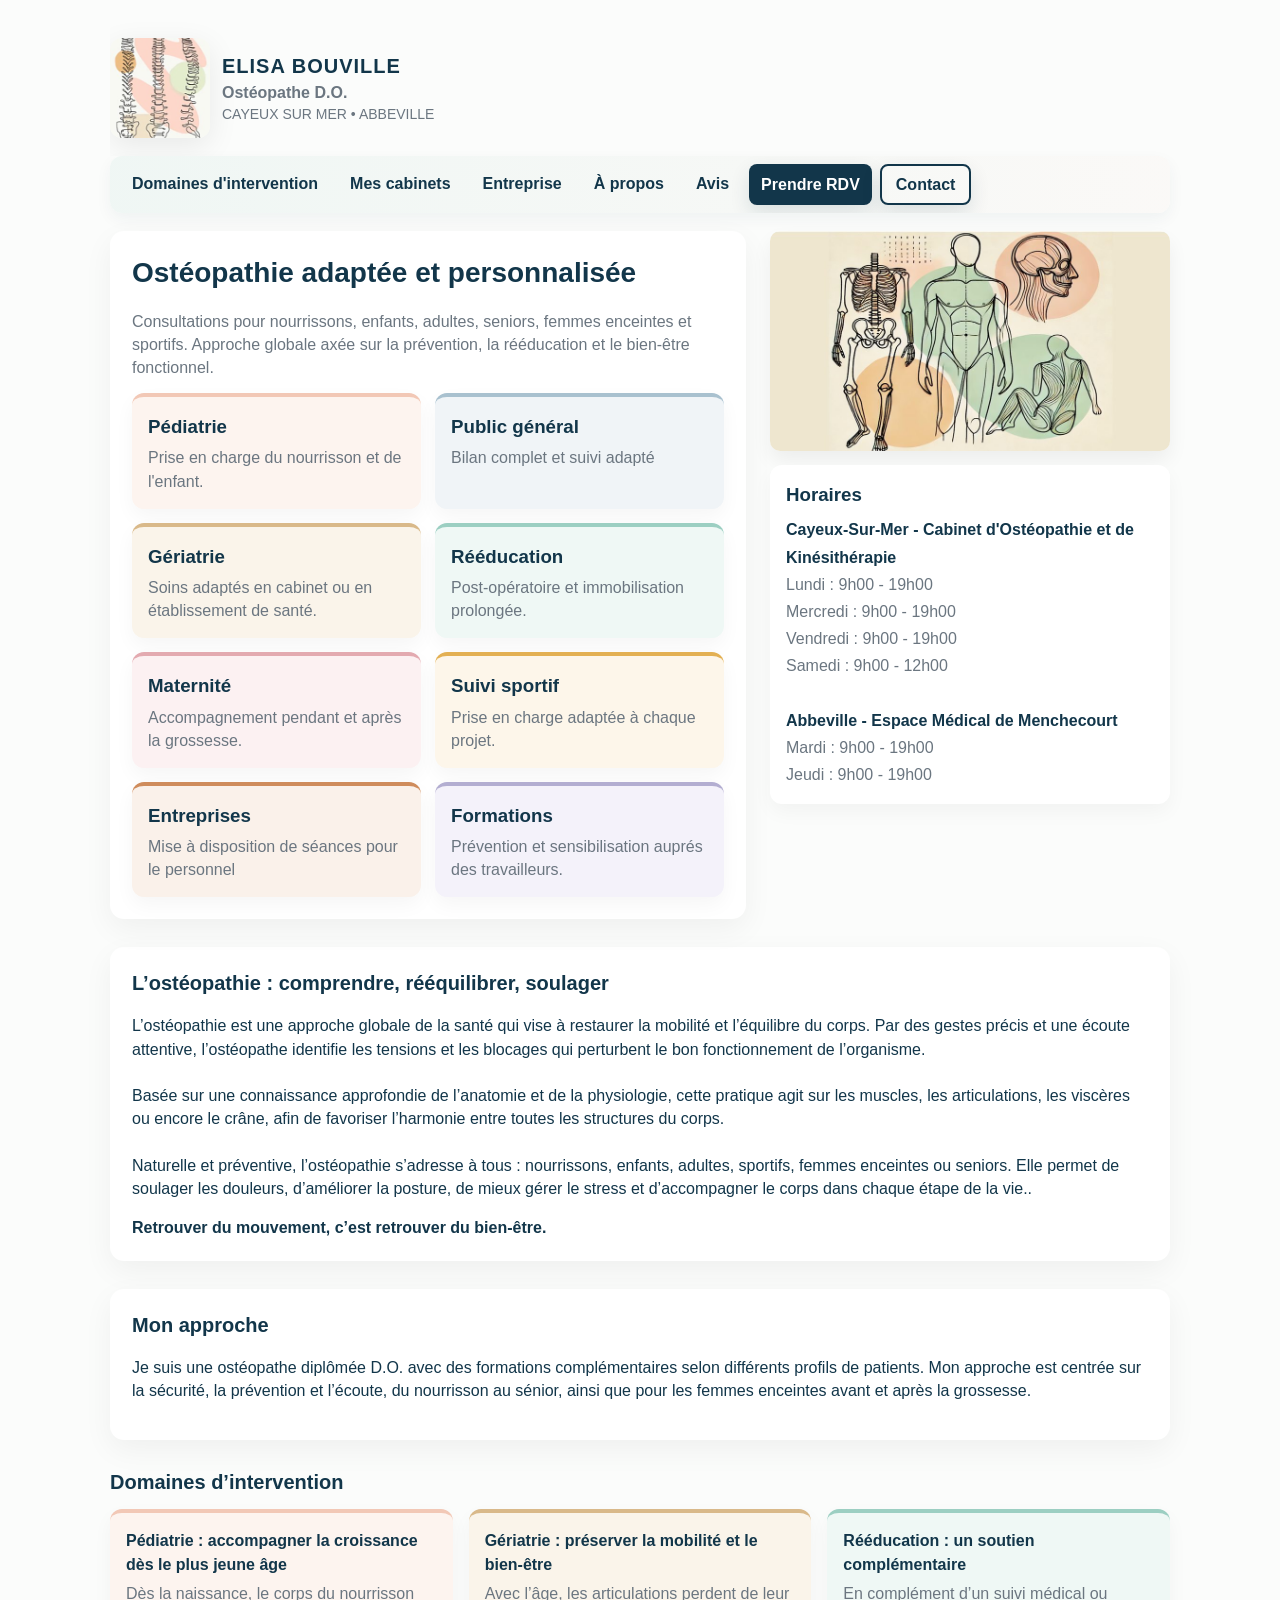
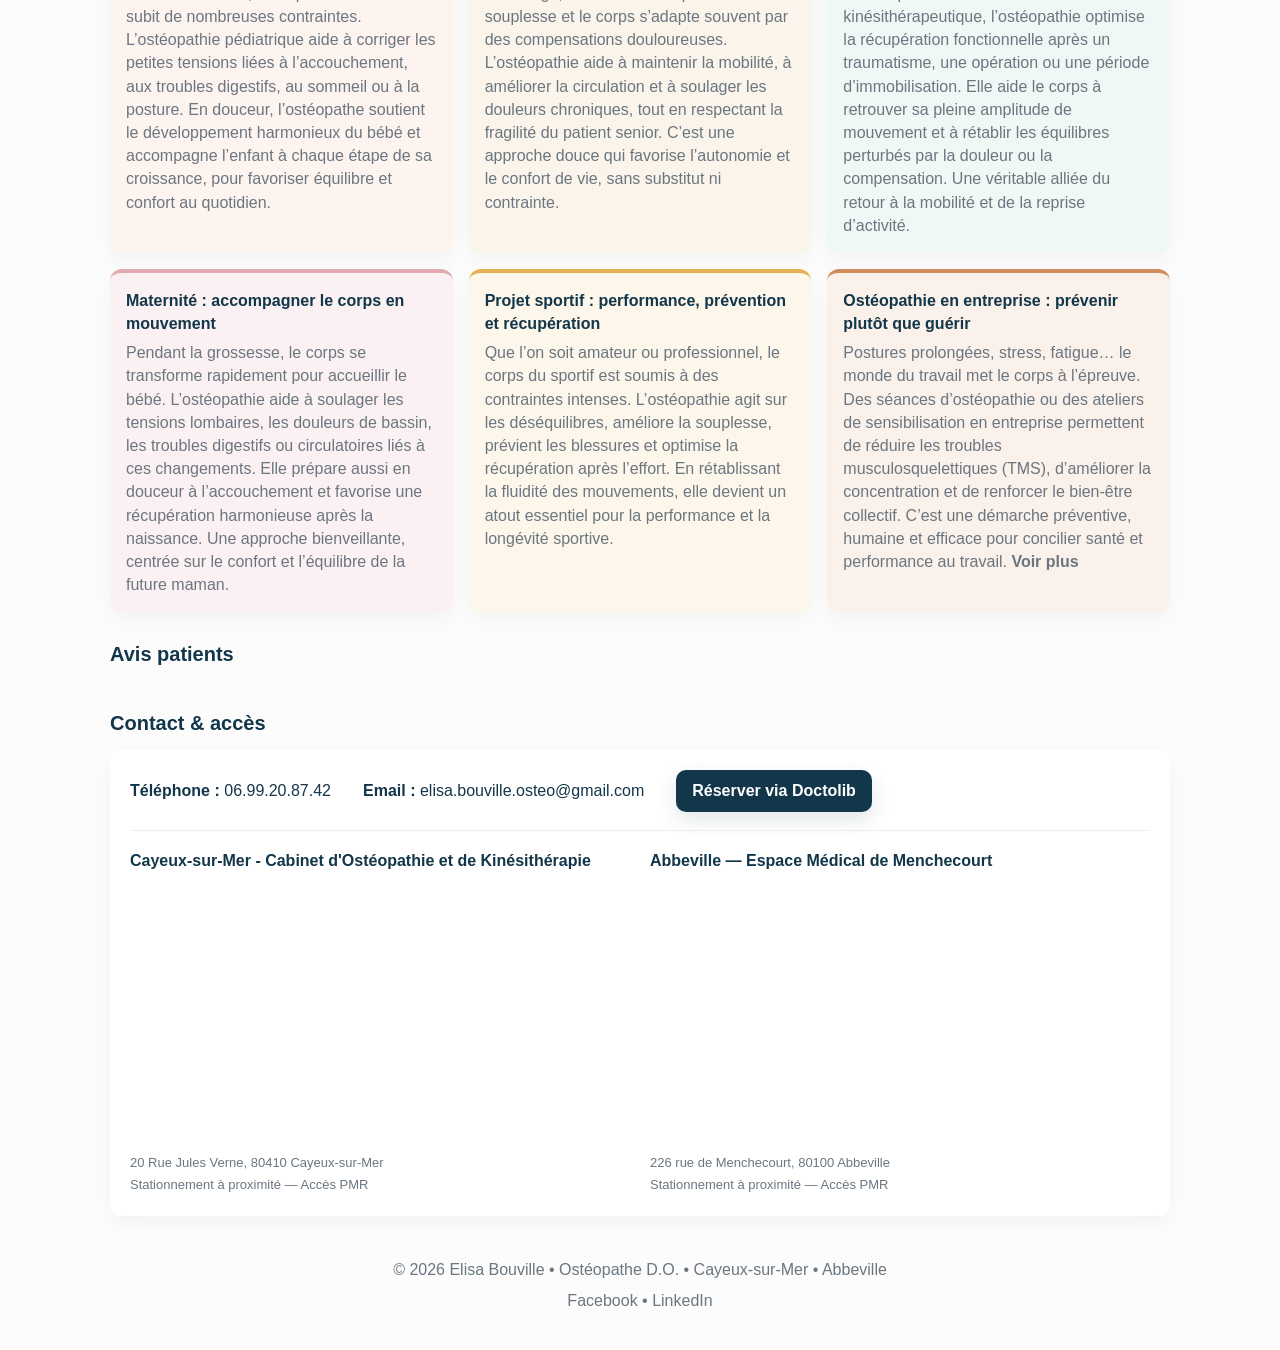
==== commit 5a5d19d8: "Intégrer les boutons CTA au bandeau de nav pour rester visibles au scroll « Prendre RDV »/« Accueil " ====
--- a/index.html
+++ b/index.html
@@ -22,10 +22,6 @@
             <p>CAYEUX SUR MER • ABBEVILLE</p>
           </div>
         </div>
-        <div class="cta">
-          <a class="btn" href="https://www.doctolib.fr/osteopathe/cayeux-sur-mer/elisa-bouville" rel="noopener">Prendre RDV</a>
-          <a class="btn secondary" href="#contact">Contact</a>
-        </div>
       </header>
 
     </div>
@@ -37,6 +33,8 @@
         <a href="entreprise.html">Entreprise</a>
         <a href="#about">À propos</a>
         <a href="#testimonials">Avis</a>
+        <a class="btn" href="https://www.doctolib.fr/osteopathe/cayeux-sur-mer/elisa-bouville" rel="noopener">Prendre RDV</a>
+        <a class="btn secondary" href="#contact">Contact</a>
       </nav>
       <span class="nav-arrow nav-arrow--left" aria-hidden="true">&lt;</span>
       <span class="nav-arrow nav-arrow--right" aria-hidden="true">&gt;</span>
--- a/styles.css
+++ b/styles.css
@@ -106,6 +106,11 @@
   white-space:nowrap;
   flex:0 0 auto;
 }
+/* Les boutons CTA (Prendre RDV / Accueil / Contact) rejoignent le
+   bandeau pour rester visibles au défilement ; on restaure leur couleur
+   de texte, sinon écrasée par .nav a (même fond, texte devenu illisible). */
+.nav a.btn{color:#fff}
+.nav a.btn.secondary{color:var(--navy)}
 
 /* Indicateurs « > » / « < » signalant que le bandeau peut défiler
    horizontalement (visible seulement quand le contenu déborde, ex.
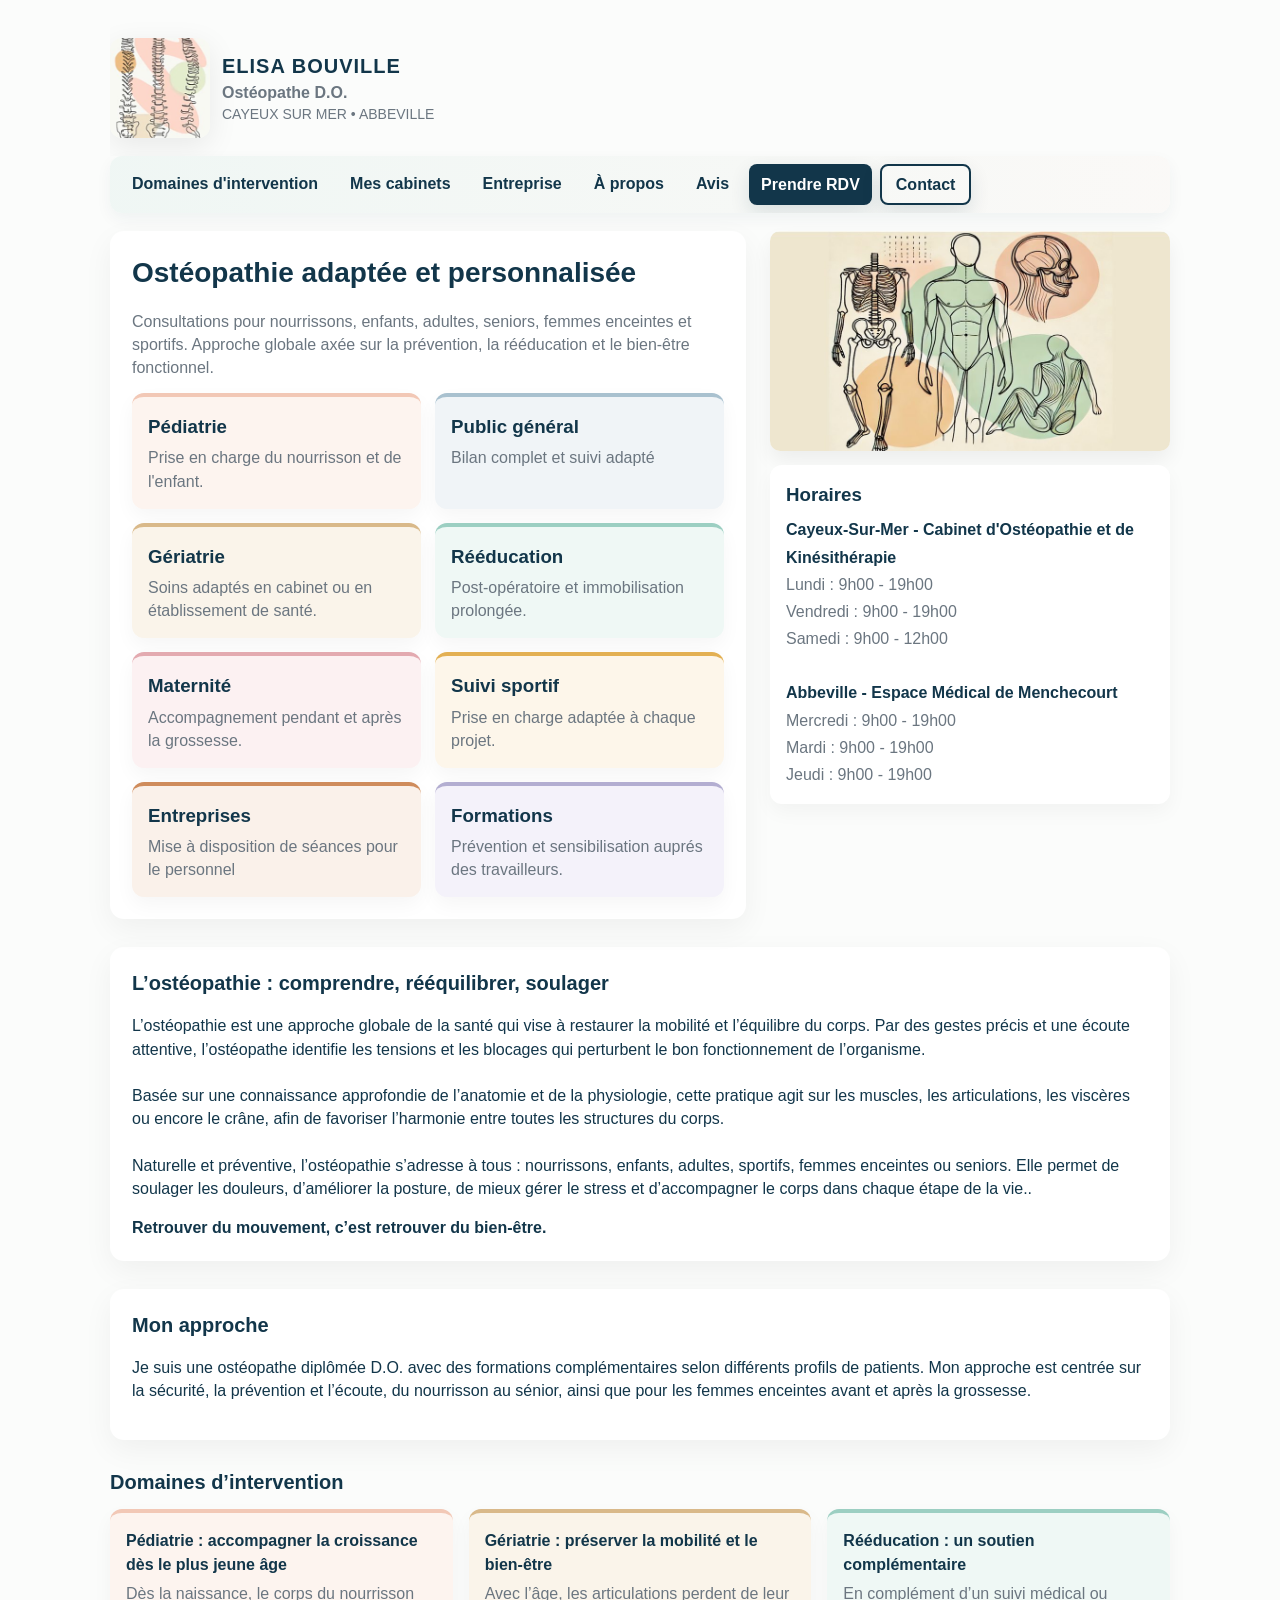
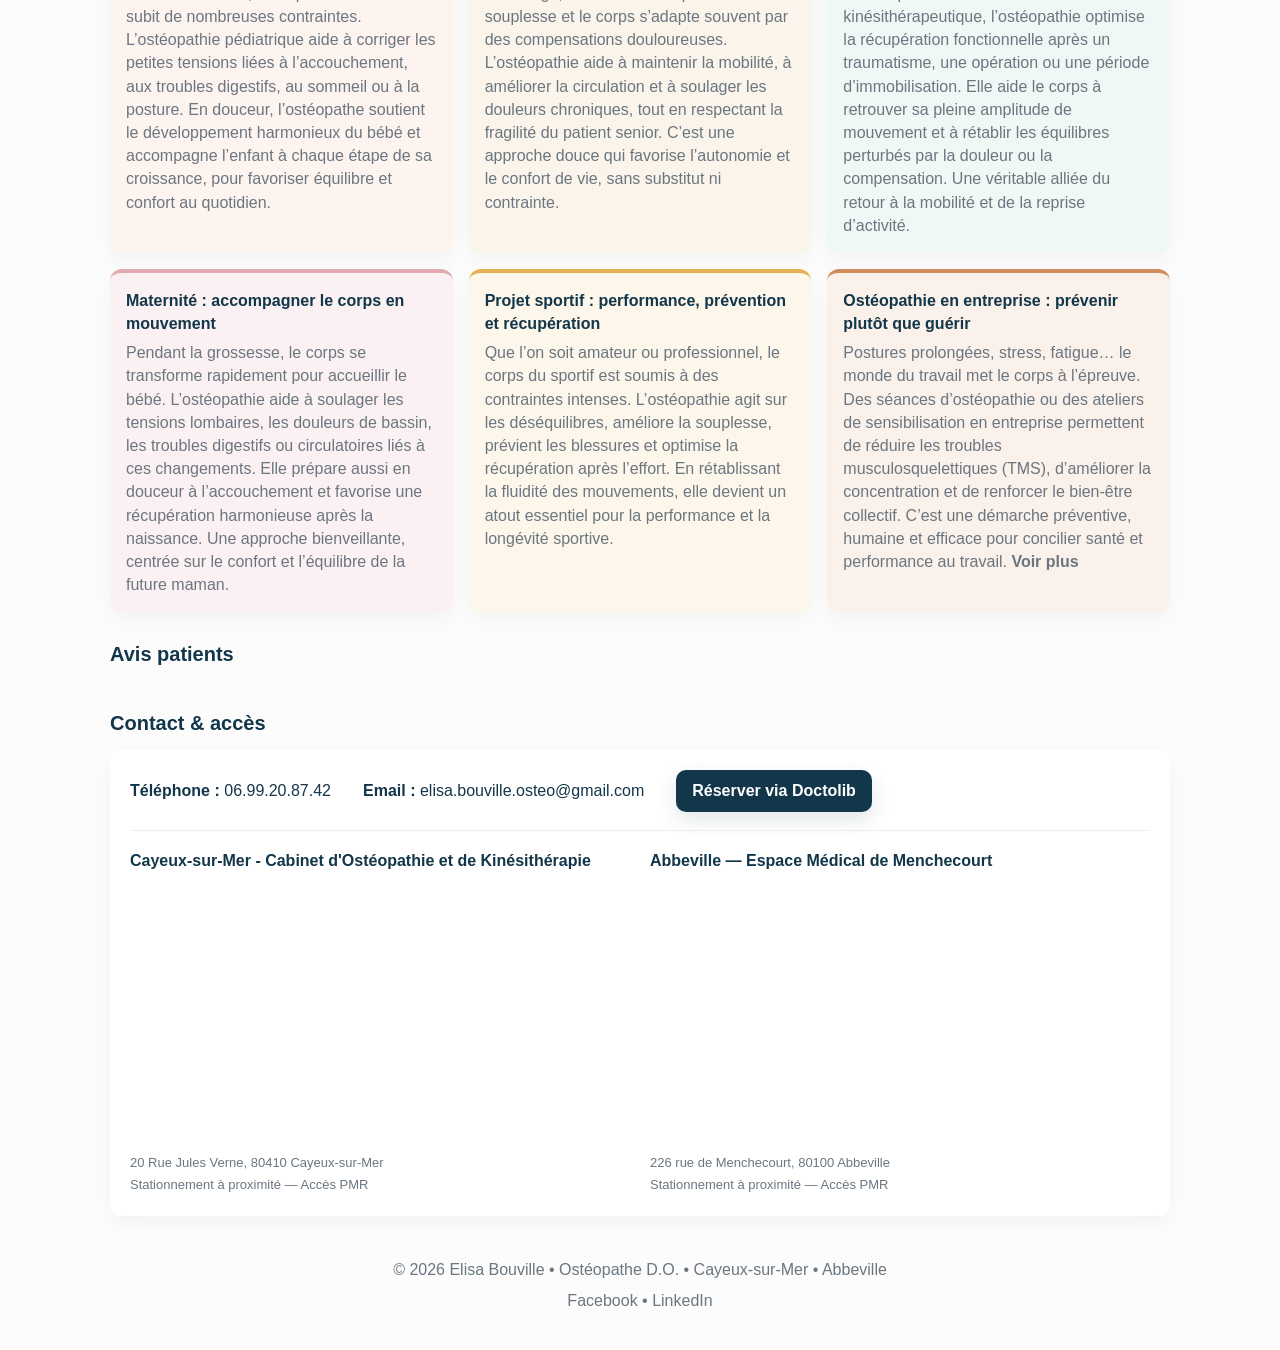
==== commit 8b650ed7: "Modify schedule: Wednesday hours moved to Abbeville only Wednesday 9h00-19h00 is now available at Ab" ====
--- a/index.html
+++ b/index.html
@@ -63,10 +63,10 @@
             <p class="muted">
               <strong>Cayeux-Sur-Mer - Cabinet d'Ostéopathie et de Kinésithérapie</strong><br>
               Lundi : 9h00 - 19h00<br>
-              Mercredi : 9h00 - 19h00<br>
               Vendredi : 9h00 - 19h00<br>
               Samedi : 9h00 - 12h00<br><br>
               <strong>Abbeville - Espace Médical de Menchecourt</strong><br>
+              Mercredi : 9h00 - 19h00<br>
               Mardi : 9h00 - 19h00<br>
               Jeudi : 9h00 - 19h00
             </p>
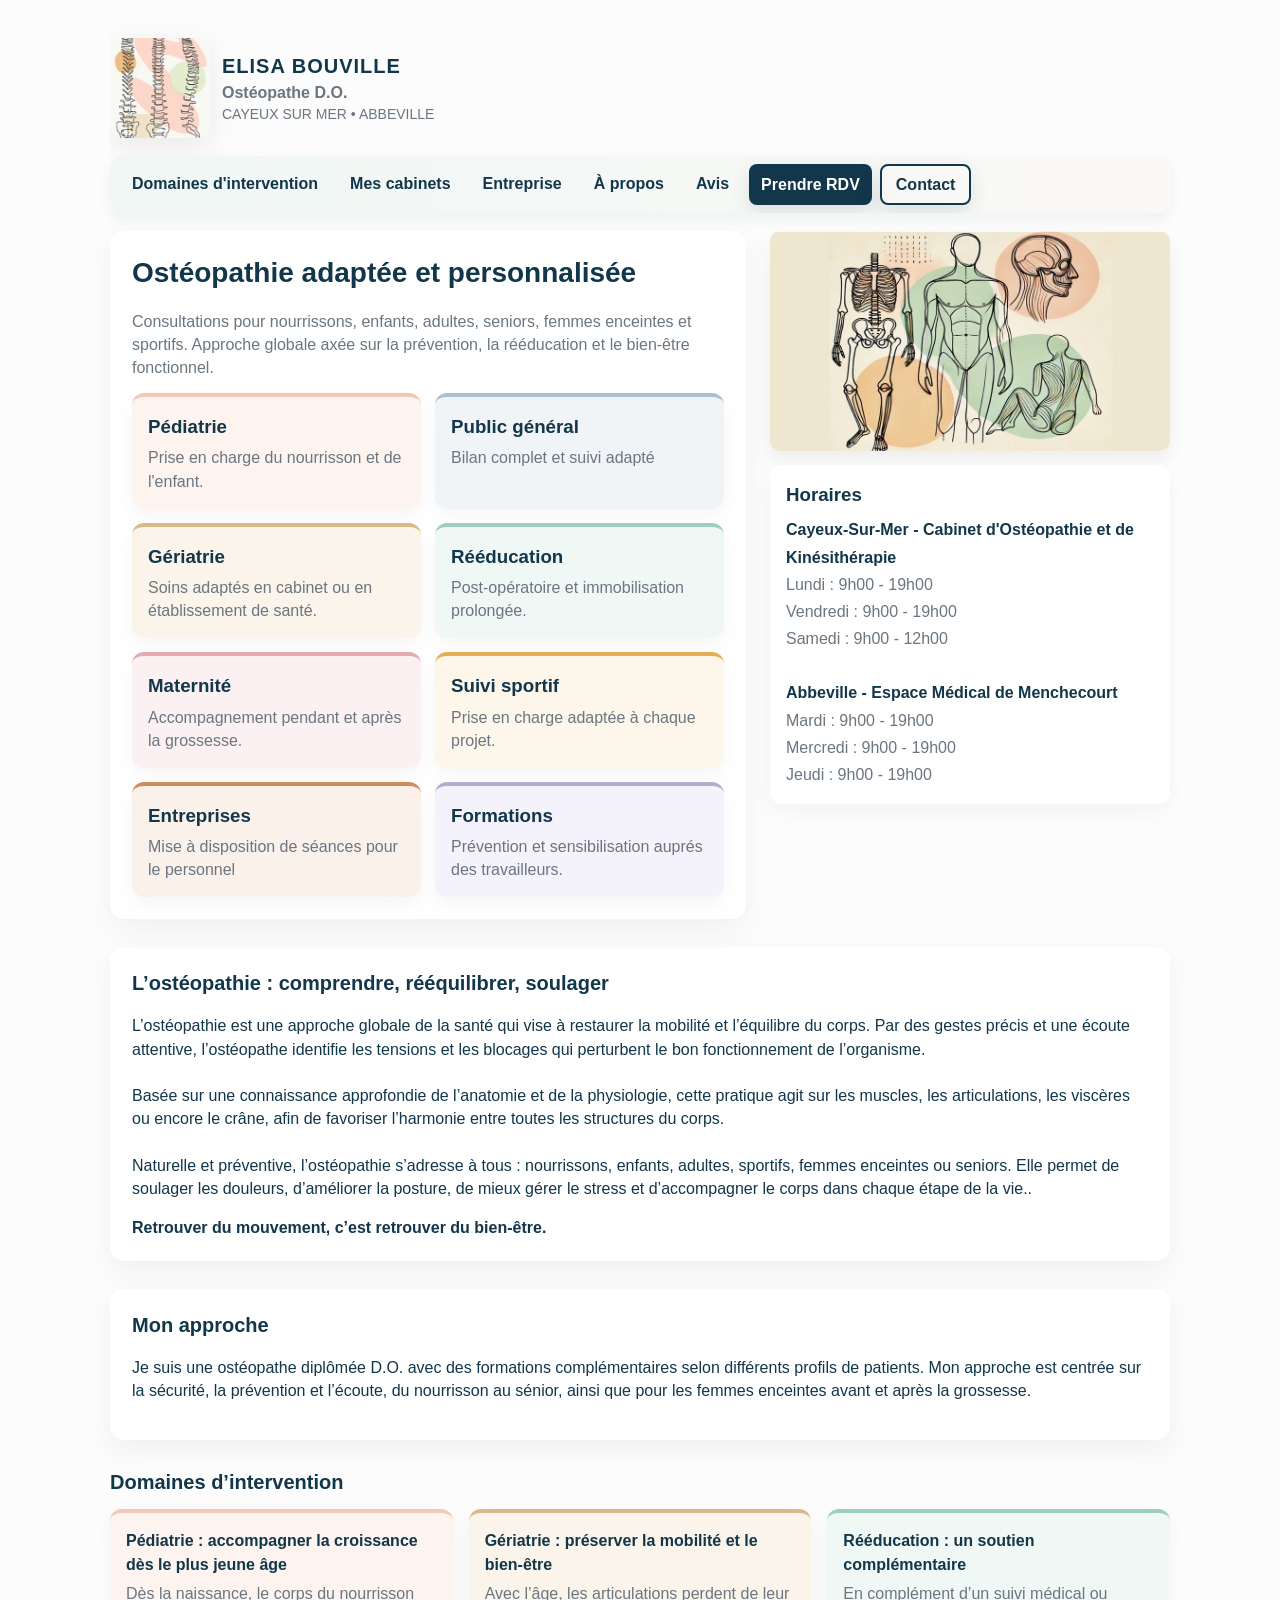
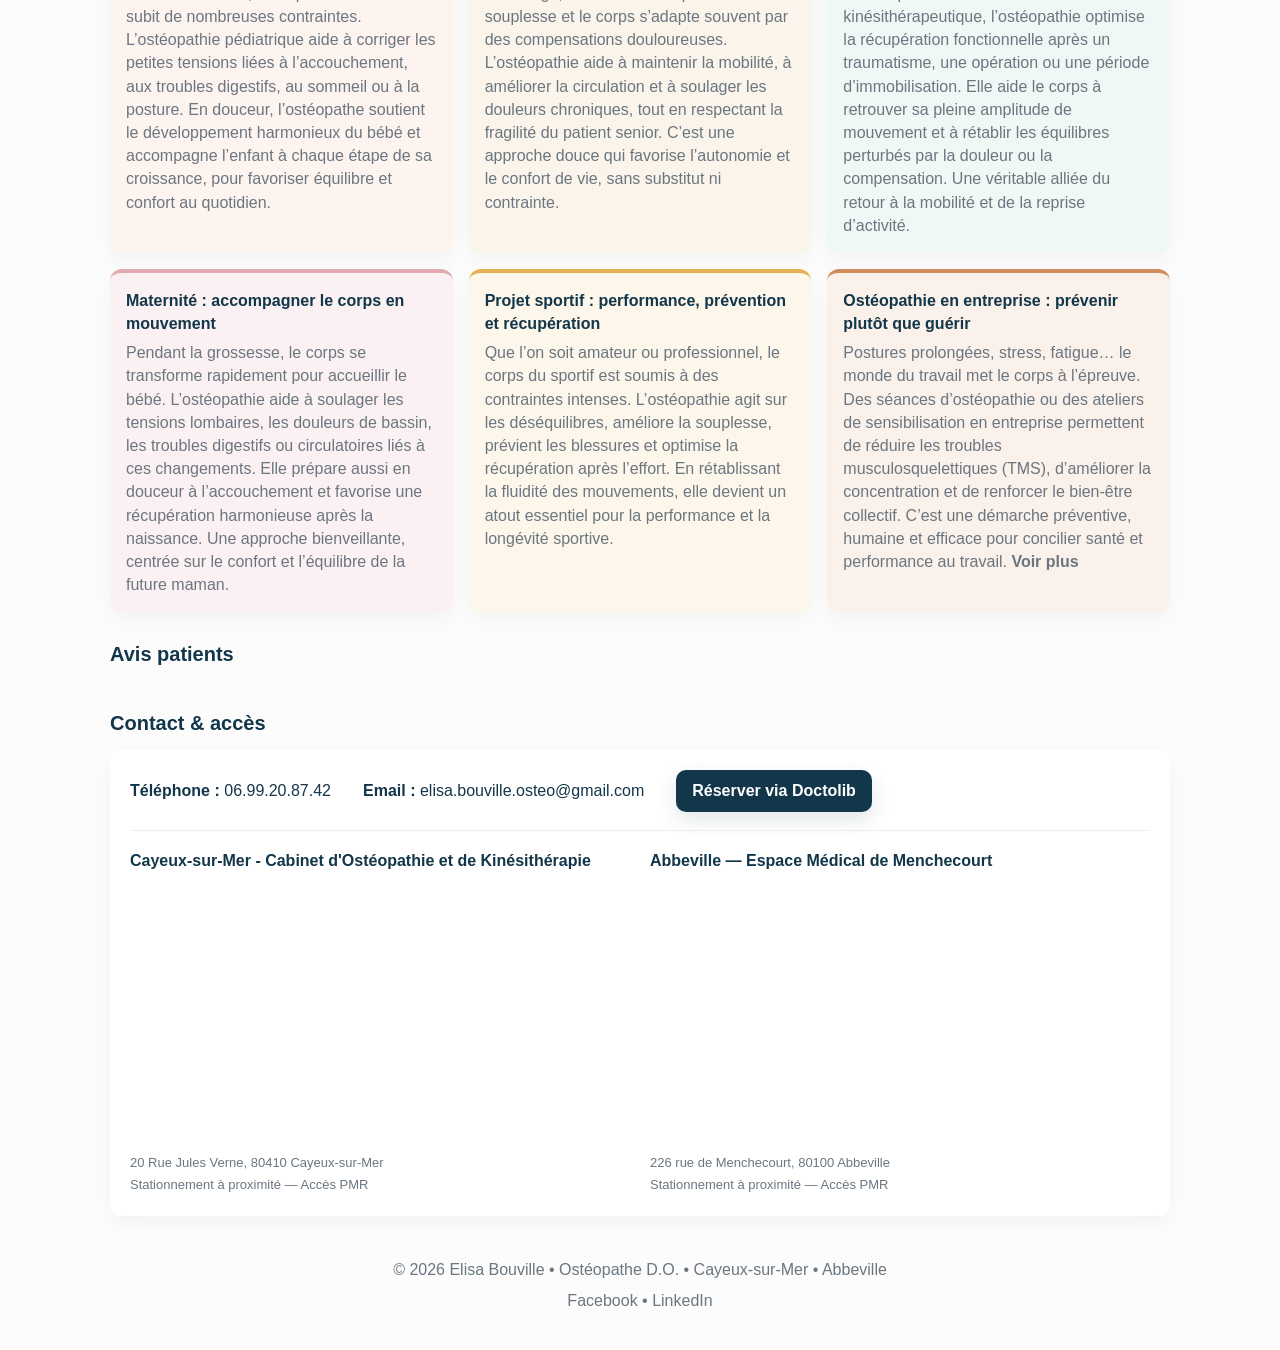
==== commit 8c33cbdd: "Fix day order for Abbeville hours (Tuesday, Wednesday, Thursday) Co-Authored-By: Claude Haiku 4.5 <n" ====
--- a/index.html
+++ b/index.html
@@ -66,8 +66,8 @@
               Vendredi : 9h00 - 19h00<br>
               Samedi : 9h00 - 12h00<br><br>
               <strong>Abbeville - Espace Médical de Menchecourt</strong><br>
+              Mardi : 9h00 - 19h00<br>
               Mercredi : 9h00 - 19h00<br>
-              Mardi : 9h00 - 19h00<br>
               Jeudi : 9h00 - 19h00
             </p>
           </div>
